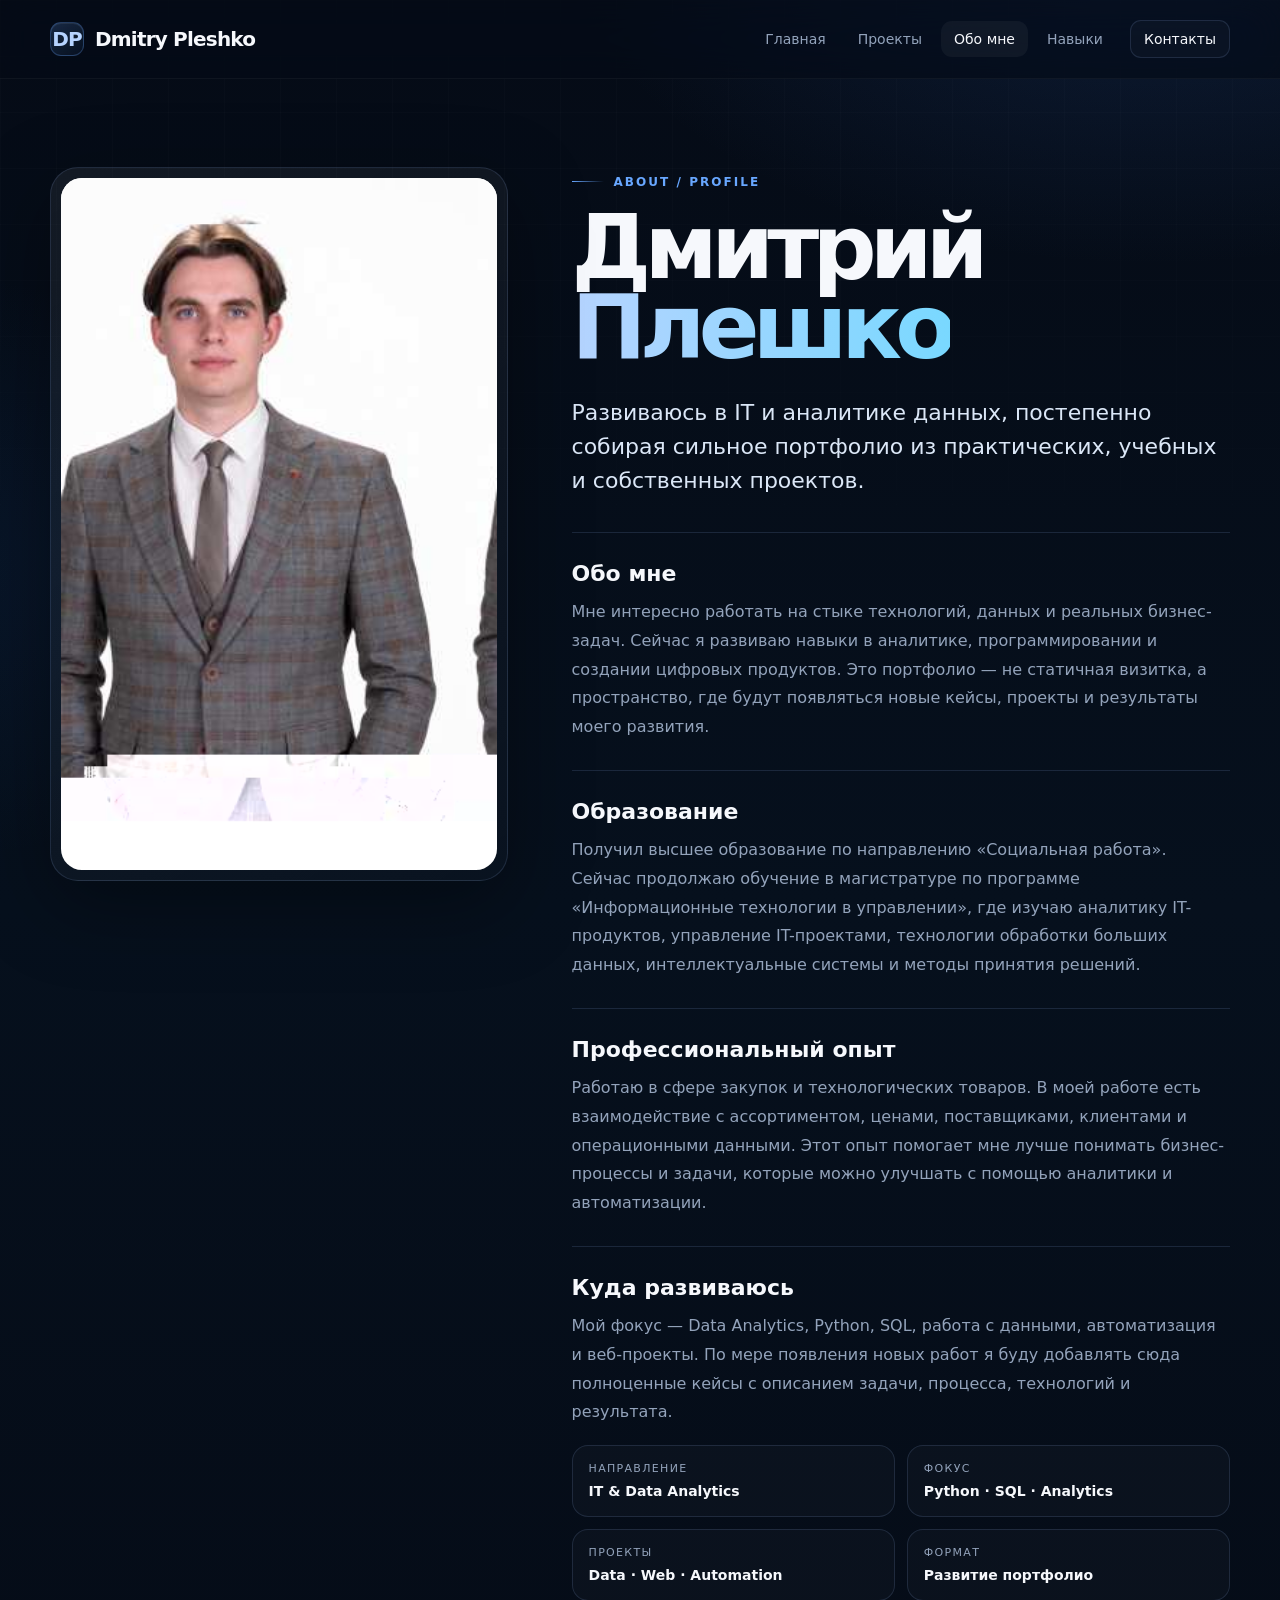
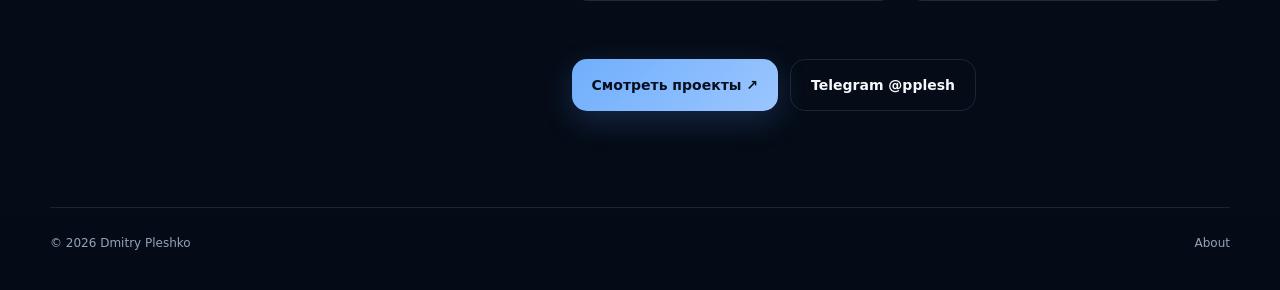
==== about.html @ 03a5cb28 "Add dedicated About page" ====
<!doctype html>
<html lang="ru">
<head>
<meta charset="utf-8">
<meta name="viewport" content="width=device-width,initial-scale=1">
<title>Обо мне — Dmitry Pleshko</title>
<meta name="description" content="О Дмитрии Плешко — образование, профессиональный опыт, направление развития и контакты.">
<link rel="stylesheet" href="assets/style.css">
<link rel="stylesheet" href="assets/overrides.css">
</head>
<body>
<header class="site-header"><nav class="nav container"><a class="brand" href="index.html"><span class="brand-mark"><span>DP</span></span><span>Dmitry Pleshko</span></a><div class="desktop-nav"><a href="index.html">Главная</a><a href="projects.html">Проекты</a><a class="active" href="about.html">Обо мне</a><a href="index.html#skills">Навыки</a><a class="nav-contact" href="index.html#contact">Контакты</a></div><button class="menu-btn" aria-label="Открыть меню" aria-expanded="false">☰</button></nav></header>
<div class="mobile-menu"><a href="index.html">Главная</a><a href="projects.html">Проекты</a><a href="about.html">Обо мне</a><a href="index.html#skills">Навыки</a><a href="index.html#contact">Контакты</a></div>
<main class="container about-page">
  <div class="about-page-grid">
    <aside class="about-portrait reveal visible">
      <img src="assets/dmitry.jpg" alt="Дмитрий Плешко">
    </aside>
    <section class="about-content reveal visible">
      <div class="kicker">About / Profile</div>
      <h1>Дмитрий <span class="accent">Плешко</span></h1>
      <p class="about-intro">Развиваюсь в IT и аналитике данных, постепенно собирая сильное портфолио из практических, учебных и собственных проектов.</p>

      <div class="about-section">
        <h3>Обо мне</h3>
        <p>Мне интересно работать на стыке технологий, данных и реальных бизнес-задач. Сейчас я развиваю навыки в аналитике, программировании и создании цифровых продуктов. Это портфолио — не статичная визитка, а пространство, где будут появляться новые кейсы, проекты и результаты моего развития.</p>
      </div>

      <div class="about-section">
        <h3>Образование</h3>
        <p>Получил высшее образование по направлению «Социальная работа». Сейчас продолжаю обучение в магистратуре по программе «Информационные технологии в управлении», где изучаю аналитику IT-продуктов, управление IT-проектами, технологии обработки больших данных, интеллектуальные системы и методы принятия решений.</p>
      </div>

      <div class="about-section">
        <h3>Профессиональный опыт</h3>
        <p>Работаю в сфере закупок и технологических товаров. В моей работе есть взаимодействие с ассортиментом, ценами, поставщиками, клиентами и операционными данными. Этот опыт помогает мне лучше понимать бизнес-процессы и задачи, которые можно улучшать с помощью аналитики и автоматизации.</p>
      </div>

      <div class="about-section">
        <h3>Куда развиваюсь</h3>
        <p>Мой фокус — Data Analytics, Python, SQL, работа с данными, автоматизация и веб-проекты. По мере появления новых работ я буду добавлять сюда полноценные кейсы с описанием задачи, процесса, технологий и результата.</p>
        <div class="about-facts">
          <div class="fact"><span>Направление</span><strong>IT & Data Analytics</strong></div>
          <div class="fact"><span>Фокус</span><strong>Python · SQL · Analytics</strong></div>
          <div class="fact"><span>Проекты</span><strong>Data · Web · Automation</strong></div>
          <div class="fact"><span>Формат</span><strong>Развитие портфолио</strong></div>
        </div>
      </div>

      <div class="about-actions">
        <a class="btn primary" href="projects.html">Смотреть проекты ↗</a>
        <a class="btn" href="https://t.me/pplesh" target="_blank" rel="noreferrer">Telegram @pplesh</a>
      </div>
    </section>
  </div>
</main>
<footer class="container"><span>© 2026 Dmitry Pleshko</span><span>About</span></footer>
<script src="assets/script.js"></script>
</body>
</html>
---- assets/style.css ----
:root{
  --bg:#050b16;--bg2:#071326;--surface:rgba(13,28,52,.72);--surface-2:rgba(17,36,65,.92);--line:rgba(158,191,255,.14);--line-strong:rgba(158,191,255,.28);--text:#f6f8fc;--muted:#93a3bb;--blue:#68a7ff;--blue2:#b6d4ff;--cyan:#79d8ff;--green:#77e5b3;--shadow:0 24px 80px rgba(0,0,0,.35)
}
*{box-sizing:border-box}html{scroll-behavior:smooth}body{margin:0;color:var(--text);font-family:Inter,ui-sans-serif,system-ui,-apple-system,BlinkMacSystemFont,"Segoe UI",sans-serif;background:radial-gradient(1000px 600px at 90% -5%,rgba(49,100,184,.22),transparent 60%),radial-gradient(800px 500px at -10% 30%,rgba(27,76,148,.14),transparent 60%),linear-gradient(180deg,#050b16 0%,#06101d 48%,#050b16 100%);min-height:100vh;overflow-x:hidden}body::before{content:"";position:fixed;inset:0;pointer-events:none;z-index:-1;background:linear-gradient(rgba(255,255,255,.018) 1px,transparent 1px),linear-gradient(90deg,rgba(255,255,255,.018) 1px,transparent 1px);background-size:56px 56px;mask-image:linear-gradient(to bottom,black 0%,transparent 78%)}a{color:inherit;text-decoration:none}img{display:block;max-width:100%}button{font:inherit}.container{width:min(1180px,calc(100% - 40px));margin:0 auto}.site-header{position:sticky;top:0;z-index:100;background:rgba(5,11,22,.66);backdrop-filter:blur(20px) saturate(130%);-webkit-backdrop-filter:blur(20px) saturate(130%);border-bottom:1px solid rgba(255,255,255,.045)}.nav{height:78px;display:flex;align-items:center;justify-content:space-between;gap:24px}.brand{display:inline-flex;align-items:center;gap:11px;font-weight:800;letter-spacing:-.04em;font-size:20px}.brand-mark{width:34px;height:34px;border-radius:11px;display:grid;place-items:center;background:linear-gradient(145deg,rgba(104,167,255,.2),rgba(104,167,255,.04));border:1px solid rgba(104,167,255,.26);box-shadow:inset 0 1px 0 rgba(255,255,255,.07)}.brand-mark span{color:var(--blue2)}.desktop-nav{display:flex;align-items:center;gap:6px}.desktop-nav a{color:var(--muted);font-size:14px;padding:10px 13px;border-radius:11px;transition:.2s ease}.desktop-nav a:hover,.desktop-nav a.active{color:var(--text);background:rgba(255,255,255,.045)}.desktop-nav .nav-contact{margin-left:8px;border:1px solid var(--line);color:var(--text);background:rgba(255,255,255,.025)}.menu-btn{display:none;width:42px;height:42px;border-radius:12px;border:1px solid var(--line);background:rgba(255,255,255,.025);color:var(--text);cursor:pointer}.mobile-menu{display:none;position:fixed;inset:78px 12px auto 12px;z-index:99;border:1px solid var(--line);border-radius:20px;background:rgba(8,18,34,.96);backdrop-filter:blur(22px);padding:10px;box-shadow:var(--shadow)}.mobile-menu.open{display:block;animation:menuIn .2s ease}.mobile-menu a{display:block;padding:14px 14px;border-radius:12px;color:var(--muted)}.mobile-menu a:hover{background:rgba(255,255,255,.045);color:var(--text)}@keyframes menuIn{from{opacity:0;transform:translateY(-8px)}to{opacity:1;transform:translateY(0)}}.hero{min-height:calc(100vh - 78px);display:grid;grid-template-columns:1.06fr .94fr;gap:72px;align-items:center;padding:72px 0 88px}.kicker{display:inline-flex;align-items:center;gap:10px;font-size:12px;letter-spacing:.17em;text-transform:uppercase;font-weight:800;color:var(--blue)}.kicker::before{content:"";width:32px;height:1px;background:linear-gradient(90deg,var(--blue),transparent)}h1{font-size:clamp(58px,8.2vw,112px);line-height:.9;letter-spacing:-.075em;margin:22px 0 30px;max-width:760px}h1 .accent{background:linear-gradient(90deg,var(--blue2),var(--cyan));-webkit-background-clip:text;background-clip:text;color:transparent}.hero-text{max-width:680px;font-size:18px;line-height:1.78;color:var(--muted)}.hero-actions{display:flex;flex-wrap:wrap;gap:12px;margin-top:34px}.btn{min-height:52px;padding:0 20px;border-radius:15px;display:inline-flex;align-items:center;justify-content:center;gap:9px;font-size:14px;font-weight:750;border:1px solid var(--line);transition:.24s ease}.btn:hover{transform:translateY(-2px);border-color:var(--line-strong)}.btn.primary{color:#06101f;border:none;background:linear-gradient(135deg,#70aefc,#9bc6ff);box-shadow:0 10px 30px rgba(79,143,232,.22)}.hero-meta{display:flex;flex-wrap:wrap;gap:22px;margin-top:36px;color:#a9b7cb;font-size:13px}.hero-meta span::before{content:"•";color:var(--blue);margin-right:8px}.visual-wrap{position:relative}.visual-glow{position:absolute;inset:8% 4% -8% 18%;background:rgba(55,118,210,.18);filter:blur(70px);border-radius:50%}.photo-shell{position:relative;z-index:1;padding:10px;border-radius:34px;border:1px solid rgba(151,190,255,.17);background:linear-gradient(145deg,rgba(255,255,255,.06),rgba(255,255,255,.015));box-shadow:var(--shadow)}.photo-card{position:relative;overflow:hidden;border-radius:27px;background:#e9edf3;min-height:600px}.photo-card img{width:100%;height:610px;object-fit:cover;object-position:center 21%}.photo-card::after{content:"";position:absolute;inset:0;background:linear-gradient(to top,rgba(4,12,24,.46) 0%,transparent 42%)}.photo-tag{position:absolute;z-index:2;left:22px;right:22px;bottom:20px;display:flex;align-items:center;justify-content:space-between;gap:16px;padding:15px 16px;border:1px solid rgba(255,255,255,.14);border-radius:16px;background:rgba(5,14,27,.7);backdrop-filter:blur(16px)}.photo-tag strong{display:block;font-size:14px}.photo-tag span{display:block;font-size:12px;color:#afbdd0;margin-top:3px}.status-dot{width:9px;height:9px;border-radius:50%;background:var(--green);box-shadow:0 0 20px rgba(119,229,179,.8)}.section{padding:96px 0}.section-head{display:flex;align-items:flex-end;justify-content:space-between;gap:30px;margin-bottom:40px}.section-title-wrap{display:flex;align-items:baseline;gap:16px}.index{font-size:11px;font-weight:800;letter-spacing:.16em;color:var(--blue)}h2{font-size:clamp(40px,5vw,68px);line-height:1;letter-spacing:-.055em;margin:0}.section-sub{max-width:500px;color:var(--muted);line-height:1.65;font-size:14px}.about-grid{display:grid;grid-template-columns:1.1fr .9fr;gap:60px}.about-lead{font-size:clamp(30px,4vw,48px);line-height:1.18;letter-spacing:-.045em;margin:0}.about-copy{color:var(--muted);line-height:1.85;font-size:16px}.about-copy p:first-child{margin-top:0}.cards{display:grid;grid-template-columns:repeat(3,1fr);gap:18px}.card{position:relative;overflow:hidden;border:1px solid var(--line);border-radius:24px;padding:26px;background:linear-gradient(180deg,rgba(17,36,66,.74),rgba(9,22,42,.72));min-height:320px;transition:.28s ease}.card::before{content:"";position:absolute;inset:-1px;opacity:0;transition:.28s;background:radial-gradient(420px circle at var(--mx,50%) var(--my,50%),rgba(110,172,255,.12),transparent 42%);pointer-events:none}.card:hover{transform:translateY(-7px);border-color:rgba(121,174,255,.28)}.card:hover::before{opacity:1}.card .mini{font-size:11px;letter-spacing:.14em;text-transform:uppercase;color:var(--blue);font-weight:800}.card h3{font-size:26px;letter-spacing:-.035em;margin:62px 0 14px}.card p{color:var(--muted);line-height:1.7;margin:0}.tags{display:flex;flex-wrap:wrap;gap:8px;margin-top:auto;padding-top:28px}.tags span{font-size:11px;color:#b8c5d8;border:1px solid var(--line);border-radius:999px;padding:7px 10px}.card.flex{display:flex;flex-direction:column}.card-arrow{margin-top:auto;padding-top:26px;color:var(--blue2);font-size:13px;font-weight:750}.skills{display:grid;grid-template-columns:repeat(3,1fr);gap:12px}.skill{min-height:66px;padding:0 18px;display:flex;align-items:center;justify-content:space-between;border:1px solid var(--line);border-radius:17px;background:rgba(255,255,255,.022);transition:.22s}.skill:hover{background:rgba(255,255,255,.04);border-color:var(--line-strong)}.skill span{color:var(--muted);font-size:12px}.panel{border:1px solid var(--line);border-radius:24px;padding:30px;background:rgba(13,28,52,.68);max-width:900px}.panel .label{color:var(--blue);font-size:11px;text-transform:uppercase;letter-spacing:.15em;font-weight:800}.panel h3{font-size:28px;letter-spacing:-.035em;margin:11px 0}.panel p{color:var(--muted);line-height:1.8;margin-bottom:0}.contact{padding:78px 26px;text-align:center;border:1px solid var(--line);border-radius:32px;background:radial-gradient(600px 220px at 50% 0%,rgba(65,128,221,.14),transparent 60%),rgba(10,24,46,.74)}.contact h2{margin-top:10px}.contact p{max-width:610px;margin:20px auto 28px;color:var(--muted);line-height:1.7}.contact-grid{display:grid;grid-template-columns:1fr 1fr;gap:12px;max-width:720px;margin:0 auto}.contact-card{text-align:left;padding:20px;border:1px solid var(--line);border-radius:17px;background:rgba(255,255,255,.022);transition:.22s}.contact-card:hover{transform:translateY(-3px);border-color:var(--line-strong)}.contact-card span{display:block;color:var(--muted);font-size:11px;text-transform:uppercase;letter-spacing:.13em;margin-bottom:7px}.page-hero{padding:96px 0 44px;max-width:900px}.page-hero h1{font-size:clamp(56px,7vw,92px);margin-bottom:24px}.page-hero p{color:var(--muted);font-size:18px;line-height:1.78}.filters{display:flex;flex-wrap:wrap;gap:9px;margin-top:28px}.filter{border:1px solid var(--line);border-radius:999px;padding:9px 12px;color:#b8c6da;font-size:12px;background:rgba(255,255,255,.02)}.project-grid{display:grid;grid-template-columns:repeat(2,1fr);gap:18px}.project-card{min-height:380px;border:1px solid var(--line);border-radius:25px;padding:28px;position:relative;overflow:hidden;background:linear-gradient(180deg,rgba(16,35,64,.8),rgba(9,22,42,.74));transition:.28s}.project-card:hover{transform:translateY(-6px);border-color:rgba(121,174,255,.28)}.project-card .state{position:absolute;right:20px;top:20px;padding:7px 9px;border-radius:999px;font-size:10px;text-transform:uppercase;letter-spacing:.12em;color:var(--green);border:1px solid rgba(119,229,179,.22)}.project-card h3{font-size:30px;letter-spacing:-.04em;margin:74px 0 14px}.project-card p{color:var(--muted);line-height:1.7}.project-card .bottom{position:absolute;left:28px;right:28px;bottom:26px;color:var(--blue2);font-size:13px;font-weight:750}.note{margin-top:22px;padding:18px 20px;border:1px solid var(--line);border-radius:16px;color:var(--muted);background:rgba(104,167,255,.04);line-height:1.7}footer{padding:28px 0 40px;border-top:1px solid var(--line);display:flex;justify-content:space-between;gap:20px;color:var(--muted);font-size:12px}.reveal{opacity:0;transform:translateY(24px);transition:opacity .7s ease,transform .7s cubic-bezier(.2,.7,.2,1)}.reveal.visible{opacity:1;transform:none}.delay-1{transition-delay:.08s}.delay-2{transition-delay:.16s}.delay-3{transition-delay:.24s}@media(max-width:980px){.desktop-nav{display:none}.menu-btn{display:grid;place-items:center}.hero{grid-template-columns:1fr;min-height:auto;gap:48px;padding-top:60px}.photo-card img{height:560px}.section-head{align-items:flex-start;flex-direction:column}.about-grid,.cards,.skills{grid-template-columns:1fr}.project-grid{grid-template-columns:1fr}}@media(max-width:600px){.container{width:min(100% - 24px,1180px)}.hero{padding:48px 0 62px}h1{font-size:58px}.hero-actions{flex-direction:column}.btn{width:100%}.photo-card{min-height:auto}.photo-card img{height:470px}.section{padding:72px 0}.section-title-wrap{flex-direction:column;gap:6px}.contact-grid{grid-template-columns:1fr}footer{flex-direction:column}}
---- assets/overrides.css ----
.photo-link{display:block;position:relative;cursor:pointer}.photo-card{min-height:0;aspect-ratio:994/1582;background:#fff}.photo-card img{width:100%;height:100%;object-fit:contain;object-position:center;image-rendering:auto;transform:none;filter:none}.photo-card::after{background:linear-gradient(to top,rgba(4,12,24,.38) 0%,rgba(4,12,24,0) 30%)}.photo-hover{position:absolute;z-index:3;top:18px;right:18px;display:flex;align-items:center;gap:10px;padding:10px 12px;border-radius:14px;border:1px solid rgba(255,255,255,.16);background:rgba(5,14,27,.72);backdrop-filter:blur(14px);color:#fff;font-size:12px;font-weight:700;opacity:0;transform:translateY(-6px);transition:.25s ease}.photo-link:hover .photo-hover{opacity:1;transform:none}.photo-link:hover img{transform:scale(1.01)}.photo-link img{transition:transform .35s ease}.text-inline-link{color:var(--blue2);font-weight:750}.about-page{padding:88px 0 96px}.about-page-grid{display:grid;grid-template-columns:.82fr 1.18fr;gap:64px;align-items:start}.about-portrait{position:sticky;top:108px;border:1px solid var(--line);border-radius:28px;padding:10px;background:linear-gradient(145deg,rgba(255,255,255,.06),rgba(255,255,255,.015));box-shadow:var(--shadow)}.about-portrait img{width:100%;border-radius:21px;background:#fff}.about-content .kicker{margin-bottom:18px}.about-content h1{font-size:clamp(54px,7vw,92px);margin:0 0 28px}.about-intro{font-size:22px;line-height:1.55;color:#dbe7f7;margin-bottom:34px}.about-section{padding:28px 0;border-top:1px solid var(--line)}.about-section h3{font-size:22px;margin:0 0 12px}.about-section p{color:var(--muted);line-height:1.8;margin:0}.about-facts{display:grid;grid-template-columns:repeat(2,1fr);gap:12px;margin-top:18px}.fact{padding:16px;border:1px solid var(--line);border-radius:16px;background:rgba(255,255,255,.022)}.fact span{display:block;color:var(--muted);font-size:11px;text-transform:uppercase;letter-spacing:.12em;margin-bottom:6px}.fact strong{font-size:14px}.about-actions{display:flex;gap:12px;flex-wrap:wrap;margin-top:30px}@media(max-width:980px){.about-page-grid{grid-template-columns:1fr}.about-portrait{position:relative;top:auto;max-width:620px}.photo-card{aspect-ratio:994/1582}}@media(max-width:600px){.about-page{padding:52px 0 72px}.about-facts{grid-template-columns:1fr}.photo-hover{opacity:1;top:12px;right:12px}.photo-card{aspect-ratio:994/1582}}
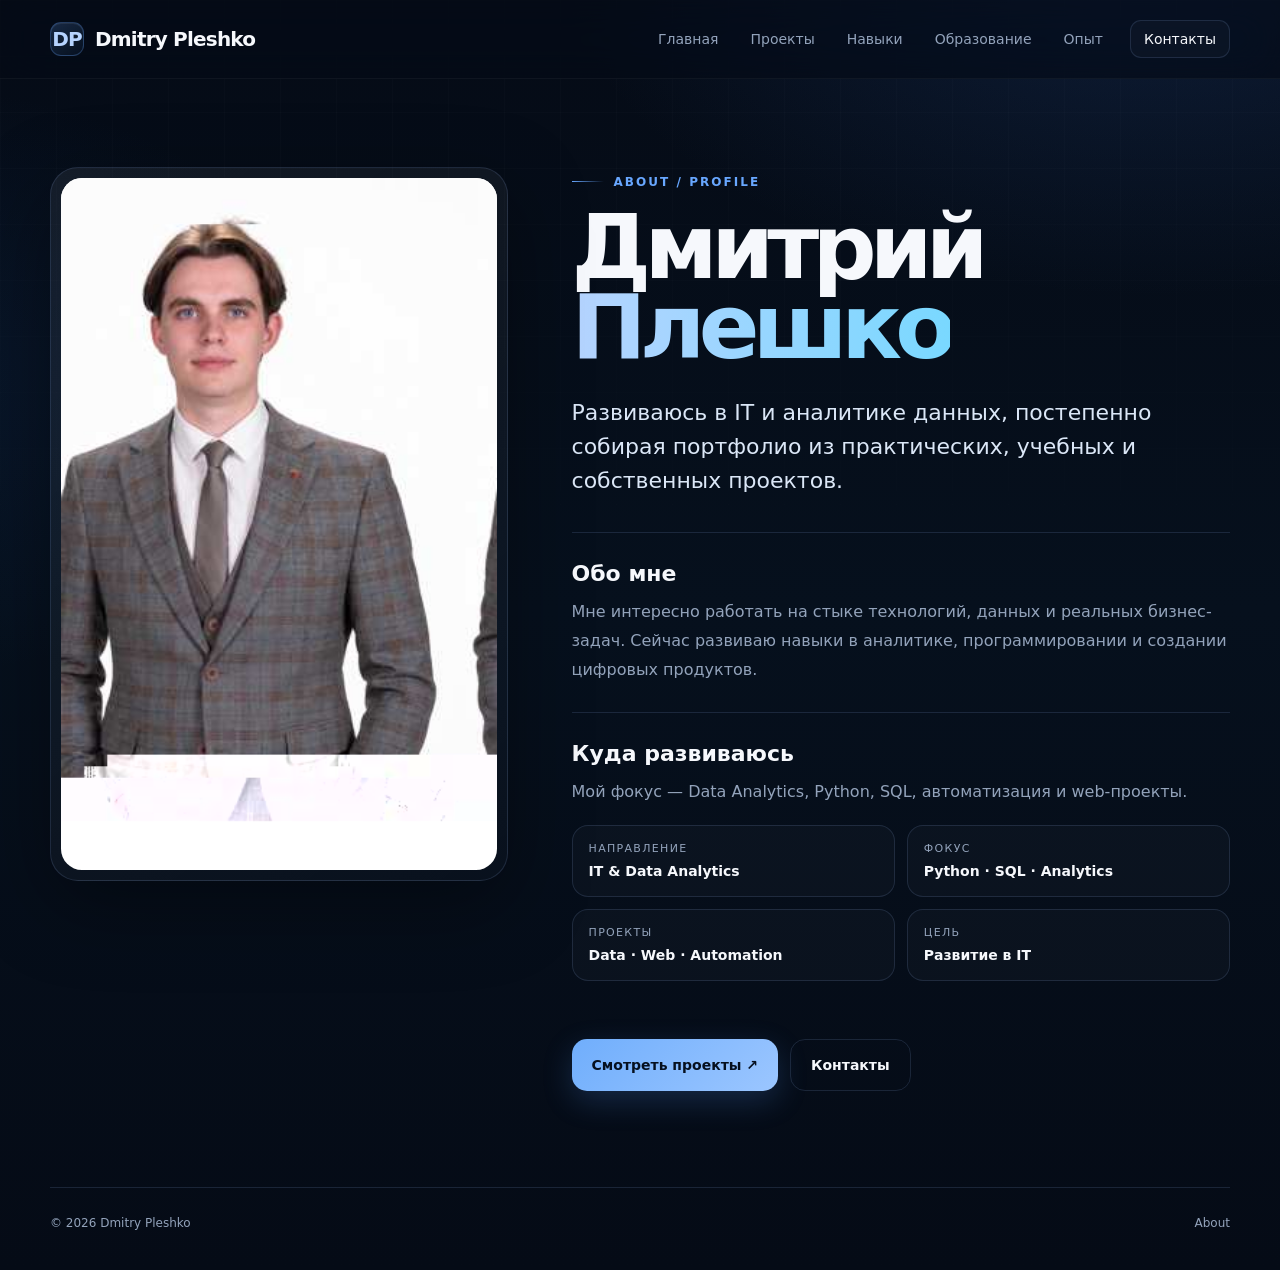
==== commit 39c12fc6: "Update about page navigation" ====
--- a/about.html
+++ b/about.html
@@ -1,60 +1 @@
-<!doctype html>
-<html lang="ru">
-<head>
-<meta charset="utf-8">
-<meta name="viewport" content="width=device-width,initial-scale=1">
-<title>Обо мне — Dmitry Pleshko</title>
-<meta name="description" content="О Дмитрии Плешко — образование, профессиональный опыт, направление развития и контакты.">
-<link rel="stylesheet" href="assets/style.css">
-<link rel="stylesheet" href="assets/overrides.css">
-</head>
-<body>
-<header class="site-header"><nav class="nav container"><a class="brand" href="index.html"><span class="brand-mark"><span>DP</span></span><span>Dmitry Pleshko</span></a><div class="desktop-nav"><a href="index.html">Главная</a><a href="projects.html">Проекты</a><a class="active" href="about.html">Обо мне</a><a href="index.html#skills">Навыки</a><a class="nav-contact" href="index.html#contact">Контакты</a></div><button class="menu-btn" aria-label="Открыть меню" aria-expanded="false">☰</button></nav></header>
-<div class="mobile-menu"><a href="index.html">Главная</a><a href="projects.html">Проекты</a><a href="about.html">Обо мне</a><a href="index.html#skills">Навыки</a><a href="index.html#contact">Контакты</a></div>
-<main class="container about-page">
-  <div class="about-page-grid">
-    <aside class="about-portrait reveal visible">
-      <img src="assets/dmitry.jpg" alt="Дмитрий Плешко">
-    </aside>
-    <section class="about-content reveal visible">
-      <div class="kicker">About / Profile</div>
-      <h1>Дмитрий <span class="accent">Плешко</span></h1>
-      <p class="about-intro">Развиваюсь в IT и аналитике данных, постепенно собирая сильное портфолио из практических, учебных и собственных проектов.</p>
-
-      <div class="about-section">
-        <h3>Обо мне</h3>
-        <p>Мне интересно работать на стыке технологий, данных и реальных бизнес-задач. Сейчас я развиваю навыки в аналитике, программировании и создании цифровых продуктов. Это портфолио — не статичная визитка, а пространство, где будут появляться новые кейсы, проекты и результаты моего развития.</p>
-      </div>
-
-      <div class="about-section">
-        <h3>Образование</h3>
-        <p>Получил высшее образование по направлению «Социальная работа». Сейчас продолжаю обучение в магистратуре по программе «Информационные технологии в управлении», где изучаю аналитику IT-продуктов, управление IT-проектами, технологии обработки больших данных, интеллектуальные системы и методы принятия решений.</p>
-      </div>
-
-      <div class="about-section">
-        <h3>Профессиональный опыт</h3>
-        <p>Работаю в сфере закупок и технологических товаров. В моей работе есть взаимодействие с ассортиментом, ценами, поставщиками, клиентами и операционными данными. Этот опыт помогает мне лучше понимать бизнес-процессы и задачи, которые можно улучшать с помощью аналитики и автоматизации.</p>
-      </div>
-
-      <div class="about-section">
-        <h3>Куда развиваюсь</h3>
-        <p>Мой фокус — Data Analytics, Python, SQL, работа с данными, автоматизация и веб-проекты. По мере появления новых работ я буду добавлять сюда полноценные кейсы с описанием задачи, процесса, технологий и результата.</p>
-        <div class="about-facts">
-          <div class="fact"><span>Направление</span><strong>IT & Data Analytics</strong></div>
-          <div class="fact"><span>Фокус</span><strong>Python · SQL · Analytics</strong></div>
-          <div class="fact"><span>Проекты</span><strong>Data · Web · Automation</strong></div>
-          <div class="fact"><span>Формат</span><strong>Развитие портфолио</strong></div>
-        </div>
-      </div>
-
-      <div class="about-actions">
-        <a class="btn primary" href="projects.html">Смотреть проекты ↗</a>
-        <a class="btn" href="https://t.me/pplesh" target="_blank" rel="noreferrer">Telegram @pplesh</a>
-      </div>
-    </section>
-  </div>
-</main>
-<footer class="container"><span>© 2026 Dmitry Pleshko</span><span>About</span></footer>
-<script src="assets/script.js"></script>
-</body>
-</html>
+<!doctype html><html lang="ru"><head><meta charset="utf-8"><meta name="viewport" content="width=device-width,initial-scale=1"><title>Обо мне — Dmitry Pleshko</title><link rel="stylesheet" href="assets/style.css"><link rel="stylesheet" href="assets/overrides.css"></head><body><header class="site-header"><nav class="nav container"><a class="brand" href="index.html"><span class="brand-mark"><span>DP</span></span><span>Dmitry Pleshko</span></a><div class="desktop-nav"><a href="index.html">Главная</a><a href="projects.html">Проекты</a><a href="skills.html">Навыки</a><a href="education.html">Образование</a><a href="experience.html">Опыт</a><a class="nav-contact" href="contact.html">Контакты</a></div><button class="menu-btn" aria-label="Открыть меню" aria-expanded="false">☰</button></nav></header><div class="mobile-menu"><a href="index.html">Главная</a><a href="projects.html">Проекты</a><a href="skills.html">Навыки</a><a href="education.html">Образование</a><a href="experience.html">Опыт</a><a href="contact.html">Контакты</a></div><main class="container about-page"><div class="about-page-grid"><aside class="about-portrait reveal visible"><img src="assets/dmitry.jpg" alt="Дмитрий Плешко"></aside><section class="about-content reveal visible"><div class="kicker">About / Profile</div><h1>Дмитрий <span class="accent">Плешко</span></h1><p class="about-intro">Развиваюсь в IT и аналитике данных, постепенно собирая портфолио из практических, учебных и собственных проектов.</p><div class="about-section"><h3>Обо мне</h3><p>Мне интересно работать на стыке технологий, данных и реальных бизнес-задач. Сейчас развиваю навыки в аналитике, программировании и создании цифровых продуктов.</p></div><div class="about-section"><h3>Куда развиваюсь</h3><p>Мой фокус — Data Analytics, Python, SQL, автоматизация и web-проекты.</p><div class="about-facts"><div class="fact"><span>Направление</span><strong>IT & Data Analytics</strong></div><div class="fact"><span>Фокус</span><strong>Python · SQL · Analytics</strong></div><div class="fact"><span>Проекты</span><strong>Data · Web · Automation</strong></div><div class="fact"><span>Цель</span><strong>Развитие в IT</strong></div></div></div><div class="about-actions"><a class="btn primary" href="projects.html">Смотреть проекты ↗</a><a class="btn" href="contact.html">Контакты</a></div></section></div></main><footer class="container"><span>© 2026 Dmitry Pleshko</span><span>About</span></footer><script src="assets/script.js"></script></body></html>
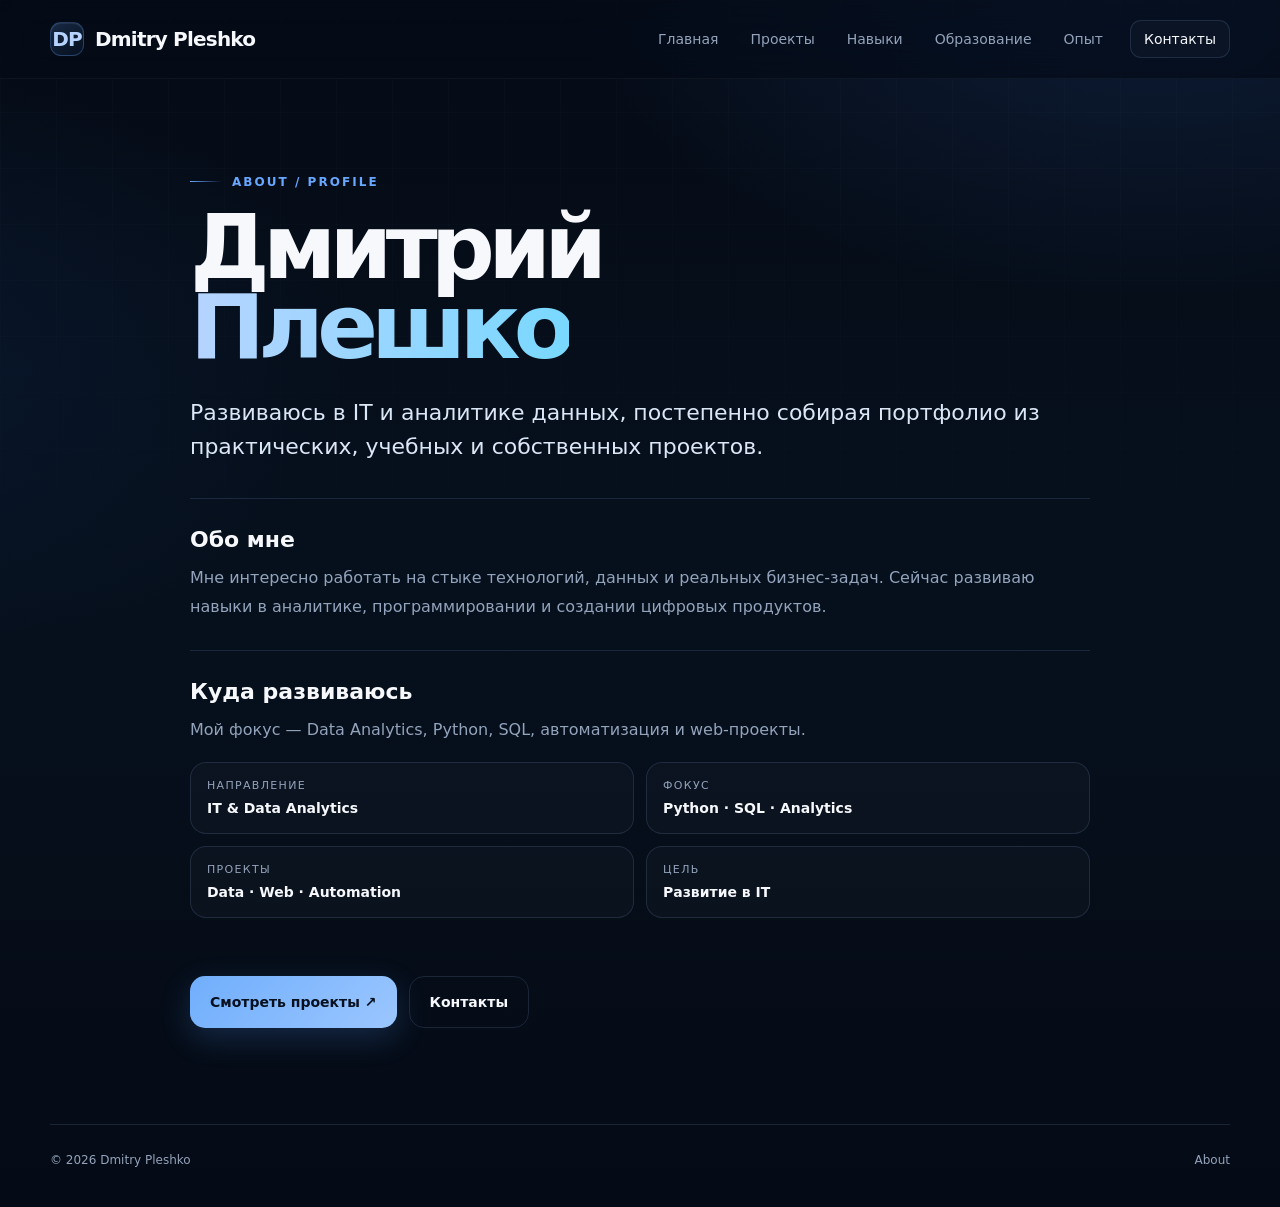
==== commit 8fe90aad: "Remove photos and reinforce multipage navigation" ====
--- a/about.html
+++ b/about.html
@@ -1 +1,5 @@
-<!doctype html><html lang="ru"><head><meta charset="utf-8"><meta name="viewport" content="width=device-width,initial-scale=1"><title>Обо мне — Dmitry Pleshko</title><link rel="stylesheet" href="assets/style.css"><link rel="stylesheet" href="assets/overrides.css"></head><body><header class="site-header"><nav class="nav container"><a class="brand" href="index.html"><span class="brand-mark"><span>DP</span></span><span>Dmitry Pleshko</span></a><div class="desktop-nav"><a href="index.html">Главная</a><a href="projects.html">Проекты</a><a href="skills.html">Навыки</a><a href="education.html">Образование</a><a href="experience.html">Опыт</a><a class="nav-contact" href="contact.html">Контакты</a></div><button class="menu-btn" aria-label="Открыть меню" aria-expanded="false">☰</button></nav></header><div class="mobile-menu"><a href="index.html">Главная</a><a href="projects.html">Проекты</a><a href="skills.html">Навыки</a><a href="education.html">Образование</a><a href="experience.html">Опыт</a><a href="contact.html">Контакты</a></div><main class="container about-page"><div class="about-page-grid"><aside class="about-portrait reveal visible"><img src="assets/dmitry.jpg" alt="Дмитрий Плешко"></aside><section class="about-content reveal visible"><div class="kicker">About / Profile</div><h1>Дмитрий <span class="accent">Плешко</span></h1><p class="about-intro">Развиваюсь в IT и аналитике данных, постепенно собирая портфолио из практических, учебных и собственных проектов.</p><div class="about-section"><h3>Обо мне</h3><p>Мне интересно работать на стыке технологий, данных и реальных бизнес-задач. Сейчас развиваю навыки в аналитике, программировании и создании цифровых продуктов.</p></div><div class="about-section"><h3>Куда развиваюсь</h3><p>Мой фокус — Data Analytics, Python, SQL, автоматизация и web-проекты.</p><div class="about-facts"><div class="fact"><span>Направление</span><strong>IT & Data Analytics</strong></div><div class="fact"><span>Фокус</span><strong>Python · SQL · Analytics</strong></div><div class="fact"><span>Проекты</span><strong>Data · Web · Automation</strong></div><div class="fact"><span>Цель</span><strong>Развитие в IT</strong></div></div></div><div class="about-actions"><a class="btn primary" href="projects.html">Смотреть проекты ↗</a><a class="btn" href="contact.html">Контакты</a></div></section></div></main><footer class="container"><span>© 2026 Dmitry Pleshko</span><span>About</span></footer><script src="assets/script.js"></script></body></html>+<!doctype html><html lang="ru"><head><meta charset="utf-8"><meta name="viewport" content="width=device-width,initial-scale=1"><title>Обо мне — Dmitry Pleshko</title><link rel="stylesheet" href="assets/style.css"><link rel="stylesheet" href="assets/overrides.css"></head><body>
+<header class="site-header"><nav class="nav container"><a class="brand" href="index.html"><span class="brand-mark"><span>DP</span></span><span>Dmitry Pleshko</span></a><div class="desktop-nav"><a href="index.html">Главная</a><a href="projects.html">Проекты</a><a href="skills.html">Навыки</a><a href="education.html">Образование</a><a href="experience.html">Опыт</a><a class="nav-contact" href="contact.html">Контакты</a></div><button class="menu-btn" aria-label="Открыть меню" aria-expanded="false">☰</button></nav></header>
+<div class="mobile-menu"><a href="index.html">Главная</a><a href="projects.html">Проекты</a><a href="skills.html">Навыки</a><a href="education.html">Образование</a><a href="experience.html">Опыт</a><a href="contact.html">Контакты</a></div>
+<main class="container about-page about-page-no-photo"><section class="about-content reveal visible"><div class="kicker">About / Profile</div><h1>Дмитрий <span class="accent">Плешко</span></h1><p class="about-intro">Развиваюсь в IT и аналитике данных, постепенно собирая портфолио из практических, учебных и собственных проектов.</p><div class="about-section"><h3>Обо мне</h3><p>Мне интересно работать на стыке технологий, данных и реальных бизнес-задач. Сейчас развиваю навыки в аналитике, программировании и создании цифровых продуктов.</p></div><div class="about-section"><h3>Куда развиваюсь</h3><p>Мой фокус — Data Analytics, Python, SQL, автоматизация и web-проекты.</p><div class="about-facts"><div class="fact"><span>Направление</span><strong>IT & Data Analytics</strong></div><div class="fact"><span>Фокус</span><strong>Python · SQL · Analytics</strong></div><div class="fact"><span>Проекты</span><strong>Data · Web · Automation</strong></div><div class="fact"><span>Цель</span><strong>Развитие в IT</strong></div></div></div><div class="about-actions"><a class="btn primary" href="projects.html">Смотреть проекты ↗</a><a class="btn" href="contact.html">Контакты</a></div></section></main>
+<footer class="container"><span>© 2026 Dmitry Pleshko</span><span>About</span></footer><script src="assets/script.js"></script></body></html>
--- a/assets/overrides.css
+++ b/assets/overrides.css
@@ -1 +1 @@
-.photo-link{display:block;position:relative;cursor:pointer}.photo-card{min-height:0;aspect-ratio:994/1582;background:#fff}.photo-card img{width:100%;height:100%;object-fit:contain;object-position:center;image-rendering:auto;transform:none;filter:none}.photo-card::after{background:linear-gradient(to top,rgba(4,12,24,.38) 0%,rgba(4,12,24,0) 30%)}.photo-hover{position:absolute;z-index:3;top:18px;right:18px;display:flex;align-items:center;gap:10px;padding:10px 12px;border-radius:14px;border:1px solid rgba(255,255,255,.16);background:rgba(5,14,27,.72);backdrop-filter:blur(14px);color:#fff;font-size:12px;font-weight:700;opacity:0;transform:translateY(-6px);transition:.25s ease}.photo-link:hover .photo-hover{opacity:1;transform:none}.photo-link:hover img{transform:scale(1.01)}.photo-link img{transition:transform .35s ease}.text-inline-link{color:var(--blue2);font-weight:750}.about-page{padding:88px 0 96px}.about-page-grid{display:grid;grid-template-columns:.82fr 1.18fr;gap:64px;align-items:start}.about-portrait{position:sticky;top:108px;border:1px solid var(--line);border-radius:28px;padding:10px;background:linear-gradient(145deg,rgba(255,255,255,.06),rgba(255,255,255,.015));box-shadow:var(--shadow)}.about-portrait img{width:100%;border-radius:21px;background:#fff}.about-content .kicker{margin-bottom:18px}.about-content h1{font-size:clamp(54px,7vw,92px);margin:0 0 28px}.about-intro{font-size:22px;line-height:1.55;color:#dbe7f7;margin-bottom:34px}.about-section{padding:28px 0;border-top:1px solid var(--line)}.about-section h3{font-size:22px;margin:0 0 12px}.about-section p{color:var(--muted);line-height:1.8;margin:0}.about-facts{display:grid;grid-template-columns:repeat(2,1fr);gap:12px;margin-top:18px}.fact{padding:16px;border:1px solid var(--line);border-radius:16px;background:rgba(255,255,255,.022)}.fact span{display:block;color:var(--muted);font-size:11px;text-transform:uppercase;letter-spacing:.12em;margin-bottom:6px}.fact strong{font-size:14px}.about-actions{display:flex;gap:12px;flex-wrap:wrap;margin-top:30px}@media(max-width:980px){.about-page-grid{grid-template-columns:1fr}.about-portrait{position:relative;top:auto;max-width:620px}.photo-card{aspect-ratio:994/1582}}@media(max-width:600px){.about-page{padding:52px 0 72px}.about-facts{grid-template-columns:1fr}.photo-hover{opacity:1;top:12px;right:12px}.photo-card{aspect-ratio:994/1582}}+.hero-no-photo{grid-template-columns:1.15fr .85fr;align-items:center}.profile-gateway{display:flex;flex-direction:column;min-height:360px;padding:30px;border:1px solid var(--line);border-radius:28px;background:linear-gradient(180deg,rgba(17,36,66,.78),rgba(9,22,42,.72));box-shadow:var(--shadow);transition:.28s ease}.profile-gateway:hover{transform:translateY(-6px);border-color:var(--line-strong)}.profile-gateway-top{display:flex;align-items:center;justify-content:space-between}.profile-gateway .mini{font-size:11px;letter-spacing:.14em;text-transform:uppercase;color:var(--blue);font-weight:800}.gateway-arrow{font-size:22px;color:var(--blue2)}.profile-gateway h3{font-size:42px;letter-spacing:-.05em;margin:80px 0 14px}.profile-gateway p{color:var(--muted);line-height:1.7;max-width:420px}.gateway-tags{display:flex;gap:8px;flex-wrap:wrap;margin-top:auto}.gateway-tags span{font-size:11px;color:#b8c5d8;border:1px solid var(--line);border-radius:999px;padding:7px 10px}.about-page{padding:88px 0 96px}.about-page-no-photo{max-width:900px}.about-content .kicker{margin-bottom:18px}.about-content h1{font-size:clamp(54px,7vw,92px);margin:0 0 28px}.about-intro{font-size:22px;line-height:1.55;color:#dbe7f7;margin-bottom:34px}.about-section{padding:28px 0;border-top:1px solid var(--line)}.about-section h3{font-size:22px;margin:0 0 12px}.about-section p{color:var(--muted);line-height:1.8;margin:0}.about-facts{display:grid;grid-template-columns:repeat(2,1fr);gap:12px;margin-top:18px}.fact{padding:16px;border:1px solid var(--line);border-radius:16px;background:rgba(255,255,255,.022)}.fact span{display:block;color:var(--muted);font-size:11px;text-transform:uppercase;letter-spacing:.12em;margin-bottom:6px}.fact strong{font-size:14px}.about-actions{display:flex;gap:12px;flex-wrap:wrap;margin-top:30px}.inner-page{padding-top:30px}.skills-page-grid{display:grid;grid-template-columns:repeat(2,1fr);gap:16px}.detail-card{border:1px solid var(--line);border-radius:22px;padding:28px;background:linear-gradient(180deg,rgba(17,36,66,.72),rgba(9,22,42,.68))}.detail-card>span{color:var(--blue);font-size:11px;font-weight:800;letter-spacing:.14em}.detail-card h3{font-size:28px;margin:42px 0 12px}.detail-card p{color:var(--muted);line-height:1.75;margin:0}.timeline-large{display:grid;grid-template-columns:140px 1fr;gap:28px;padding:30px 0;border-top:1px solid var(--line);max-width:900px}.timeline-year{font-size:13px;color:var(--blue2);font-weight:800}.timeline-large h3{font-size:28px;margin:8px 0 10px}.timeline-large p{color:var(--muted);line-height:1.75;margin:0}.contact-page-card{display:flex;align-items:center;justify-content:space-between;gap:28px;border:1px solid var(--line);border-radius:22px;padding:28px;margin-bottom:16px;background:rgba(13,28,52,.68)}.contact-page-card h3{font-size:28px;margin:8px 0}.contact-page-card p{color:var(--muted);margin:0}@media(max-width:980px){.hero-no-photo{grid-template-columns:1fr}.profile-gateway{min-height:300px}.about-page-no-photo{max-width:none}}@media(max-width:760px){.skills-page-grid{grid-template-columns:1fr}.timeline-large{grid-template-columns:1fr;gap:10px}.contact-page-card{align-items:flex-start;flex-direction:column}}@media(max-width:600px){.about-page{padding:52px 0 72px}.about-facts{grid-template-columns:1fr}.profile-gateway h3{font-size:34px;margin-top:54px}}
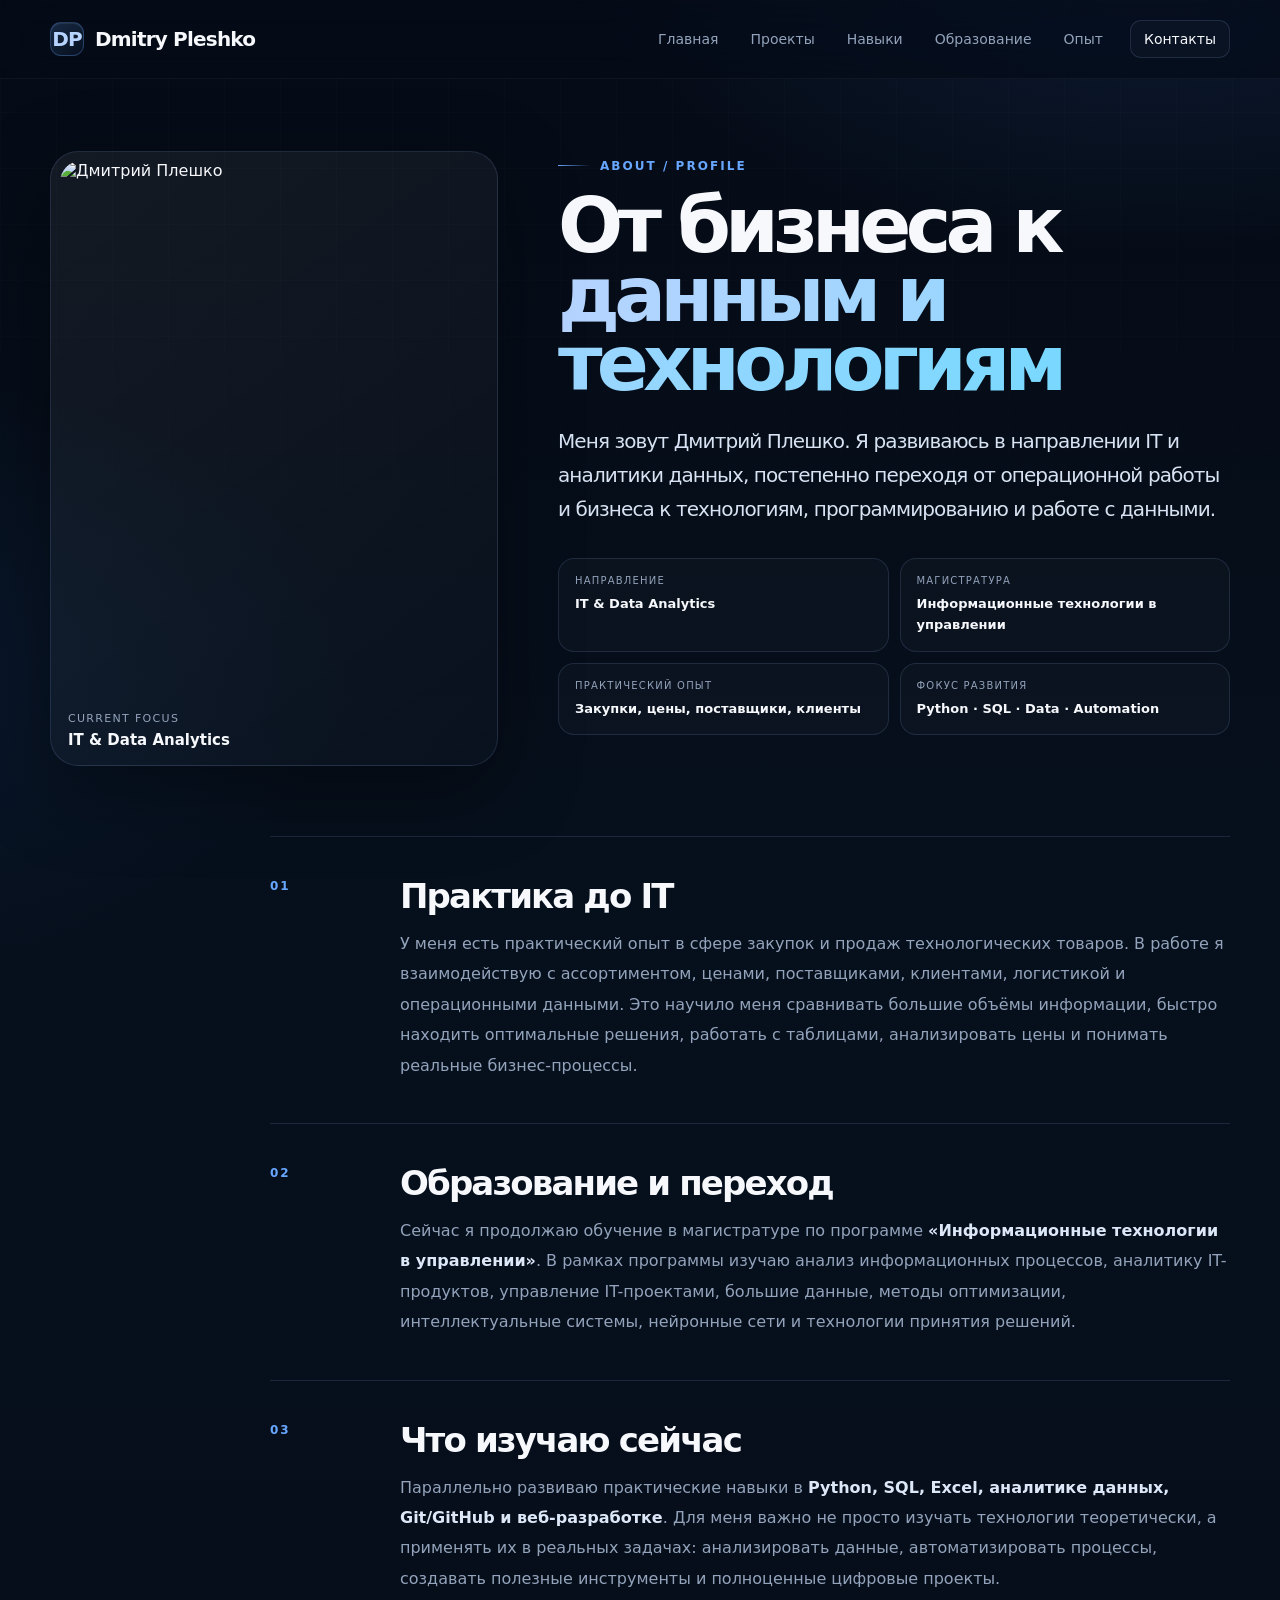
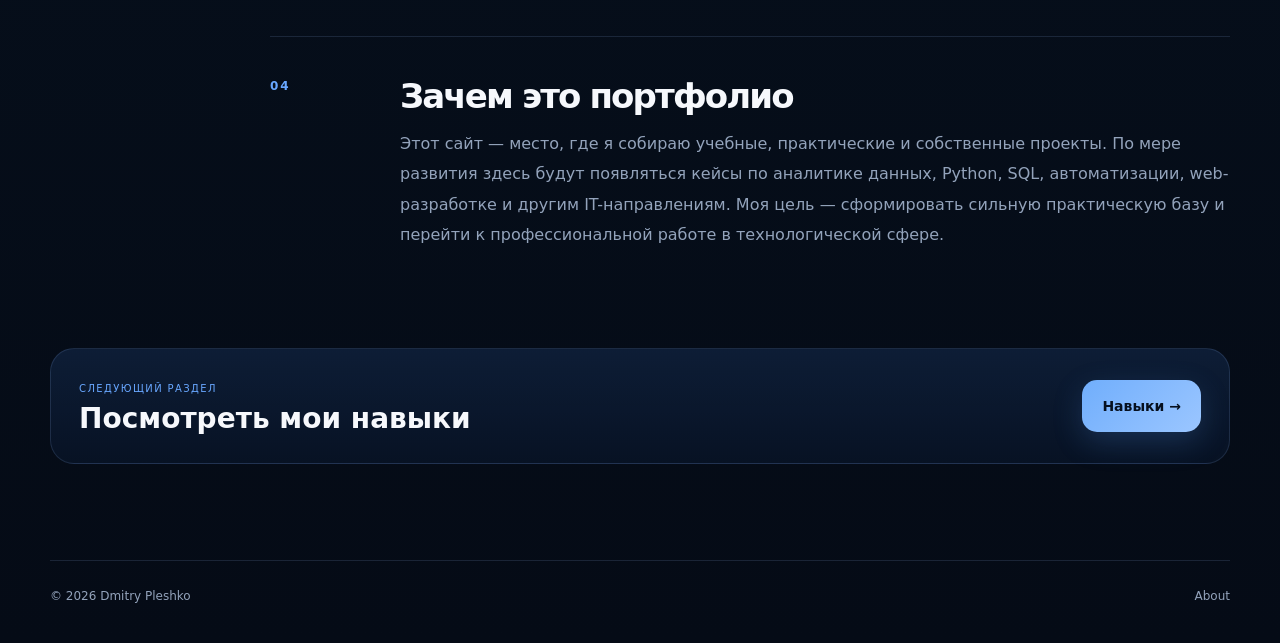
==== commit 505c8e95: "Add premium profile, skills and new portrait" ====
--- a/about.html
+++ b/about.html
@@ -1,5 +1 @@
-<!doctype html><html lang="ru"><head><meta charset="utf-8"><meta name="viewport" content="width=device-width,initial-scale=1"><title>Обо мне — Dmitry Pleshko</title><link rel="stylesheet" href="assets/style.css"><link rel="stylesheet" href="assets/overrides.css"></head><body>
-<header class="site-header"><nav class="nav container"><a class="brand" href="index.html"><span class="brand-mark"><span>DP</span></span><span>Dmitry Pleshko</span></a><div class="desktop-nav"><a href="index.html">Главная</a><a href="projects.html">Проекты</a><a href="skills.html">Навыки</a><a href="education.html">Образование</a><a href="experience.html">Опыт</a><a class="nav-contact" href="contact.html">Контакты</a></div><button class="menu-btn" aria-label="Открыть меню" aria-expanded="false">☰</button></nav></header>
-<div class="mobile-menu"><a href="index.html">Главная</a><a href="projects.html">Проекты</a><a href="skills.html">Навыки</a><a href="education.html">Образование</a><a href="experience.html">Опыт</a><a href="contact.html">Контакты</a></div>
-<main class="container about-page about-page-no-photo"><section class="about-content reveal visible"><div class="kicker">About / Profile</div><h1>Дмитрий <span class="accent">Плешко</span></h1><p class="about-intro">Развиваюсь в IT и аналитике данных, постепенно собирая портфолио из практических, учебных и собственных проектов.</p><div class="about-section"><h3>Обо мне</h3><p>Мне интересно работать на стыке технологий, данных и реальных бизнес-задач. Сейчас развиваю навыки в аналитике, программировании и создании цифровых продуктов.</p></div><div class="about-section"><h3>Куда развиваюсь</h3><p>Мой фокус — Data Analytics, Python, SQL, автоматизация и web-проекты.</p><div class="about-facts"><div class="fact"><span>Направление</span><strong>IT & Data Analytics</strong></div><div class="fact"><span>Фокус</span><strong>Python · SQL · Analytics</strong></div><div class="fact"><span>Проекты</span><strong>Data · Web · Automation</strong></div><div class="fact"><span>Цель</span><strong>Развитие в IT</strong></div></div></div><div class="about-actions"><a class="btn primary" href="projects.html">Смотреть проекты ↗</a><a class="btn" href="contact.html">Контакты</a></div></section></main>
-<footer class="container"><span>© 2026 Dmitry Pleshko</span><span>About</span></footer><script src="assets/script.js"></script></body></html>+<!doctype html><html lang="ru"><head><meta charset="utf-8"><meta name="viewport" content="width=device-width,initial-scale=1"><title>Обо мне — Dmitry Pleshko</title><meta name="description" content="О Дмитрии Плешко: путь в IT, опыт, образование, направление развития и цели."><link rel="stylesheet" href="assets/style.css"><link rel="stylesheet" href="assets/overrides.css"></head><body><header class="site-header"><nav class="nav container"><a class="brand" href="index.html"><span class="brand-mark"><span>DP</span></span><span>Dmitry Pleshko</span></a><div class="desktop-nav"><a href="index.html">Главная</a><a href="projects.html">Проекты</a><a href="skills.html">Навыки</a><a href="education.html">Образование</a><a href="experience.html">Опыт</a><a class="nav-contact" href="contact.html">Контакты</a></div><button class="menu-btn" aria-label="Открыть меню" aria-expanded="false">☰</button></nav></header><div class="mobile-menu"><a href="index.html">Главная</a><a href="projects.html">Проекты</a><a href="skills.html">Навыки</a><a href="education.html">Образование</a><a href="experience.html">Опыт</a><a href="contact.html">Контакты</a></div><main class="container about-page"><section class="about-hero-grid"><aside class="about-photo reveal visible"><img src="assets/dmitry-portrait.jpg" alt="Дмитрий Плешко"><div class="about-photo-badge"><span>Current focus</span><strong>IT & Data Analytics</strong></div></aside><div class="about-hero-copy reveal visible"><div class="kicker">About / Profile</div><h1>От бизнеса к <span class="accent">данным и технологиям</span></h1><p class="about-lead">Меня зовут Дмитрий Плешко. Я развиваюсь в направлении IT и аналитики данных, постепенно переходя от операционной работы и бизнеса к технологиям, программированию и работе с данными.</p><div class="about-quick-facts"><div><span>Направление</span><strong>IT & Data Analytics</strong></div><div><span>Магистратура</span><strong>Информационные технологии в управлении</strong></div><div><span>Практический опыт</span><strong>Закупки, цены, поставщики, клиенты</strong></div><div><span>Фокус развития</span><strong>Python · SQL · Data · Automation</strong></div></div></div></section><section class="about-story reveal"><div class="story-index">01</div><div><h2>Практика до IT</h2><p>У меня есть практический опыт в сфере закупок и продаж технологических товаров. В работе я взаимодействую с ассортиментом, ценами, поставщиками, клиентами, логистикой и операционными данными. Это научило меня сравнивать большие объёмы информации, быстро находить оптимальные решения, работать с таблицами, анализировать цены и понимать реальные бизнес-процессы.</p></div></section><section class="about-story reveal"><div class="story-index">02</div><div><h2>Образование и переход</h2><p>Сейчас я продолжаю обучение в магистратуре по программе <strong>«Информационные технологии в управлении»</strong>. В рамках программы изучаю анализ информационных процессов, аналитику IT-продуктов, управление IT-проектами, большие данные, методы оптимизации, интеллектуальные системы, нейронные сети и технологии принятия решений.</p></div></section><section class="about-story reveal"><div class="story-index">03</div><div><h2>Что изучаю сейчас</h2><p>Параллельно развиваю практические навыки в <strong>Python, SQL, Excel, аналитике данных, Git/GitHub и веб-разработке</strong>. Для меня важно не просто изучать технологии теоретически, а применять их в реальных задачах: анализировать данные, автоматизировать процессы, создавать полезные инструменты и полноценные цифровые проекты.</p></div></section><section class="about-story reveal"><div class="story-index">04</div><div><h2>Зачем это портфолио</h2><p>Этот сайт — место, где я собираю учебные, практические и собственные проекты. По мере развития здесь будут появляться кейсы по аналитике данных, Python, SQL, автоматизации, web-разработке и другим IT-направлениям. Моя цель — сформировать сильную практическую базу и перейти к профессиональной работе в технологической сфере.</p></div></section><section class="about-cta reveal"><div><span>Следующий раздел</span><h3>Посмотреть мои навыки</h3></div><a class="btn primary" href="skills.html">Навыки →</a></section></main><footer class="container"><span>© 2026 Dmitry Pleshko</span><span>About</span></footer><script src="assets/script.js"></script></body></html>
--- a/assets/overrides.css
+++ b/assets/overrides.css
@@ -1 +1,21 @@
-.hero-no-photo{grid-template-columns:1.15fr .85fr;align-items:center}.profile-gateway{display:flex;flex-direction:column;min-height:360px;padding:30px;border:1px solid var(--line);border-radius:28px;background:linear-gradient(180deg,rgba(17,36,66,.78),rgba(9,22,42,.72));box-shadow:var(--shadow);transition:.28s ease}.profile-gateway:hover{transform:translateY(-6px);border-color:var(--line-strong)}.profile-gateway-top{display:flex;align-items:center;justify-content:space-between}.profile-gateway .mini{font-size:11px;letter-spacing:.14em;text-transform:uppercase;color:var(--blue);font-weight:800}.gateway-arrow{font-size:22px;color:var(--blue2)}.profile-gateway h3{font-size:42px;letter-spacing:-.05em;margin:80px 0 14px}.profile-gateway p{color:var(--muted);line-height:1.7;max-width:420px}.gateway-tags{display:flex;gap:8px;flex-wrap:wrap;margin-top:auto}.gateway-tags span{font-size:11px;color:#b8c5d8;border:1px solid var(--line);border-radius:999px;padding:7px 10px}.about-page{padding:88px 0 96px}.about-page-no-photo{max-width:900px}.about-content .kicker{margin-bottom:18px}.about-content h1{font-size:clamp(54px,7vw,92px);margin:0 0 28px}.about-intro{font-size:22px;line-height:1.55;color:#dbe7f7;margin-bottom:34px}.about-section{padding:28px 0;border-top:1px solid var(--line)}.about-section h3{font-size:22px;margin:0 0 12px}.about-section p{color:var(--muted);line-height:1.8;margin:0}.about-facts{display:grid;grid-template-columns:repeat(2,1fr);gap:12px;margin-top:18px}.fact{padding:16px;border:1px solid var(--line);border-radius:16px;background:rgba(255,255,255,.022)}.fact span{display:block;color:var(--muted);font-size:11px;text-transform:uppercase;letter-spacing:.12em;margin-bottom:6px}.fact strong{font-size:14px}.about-actions{display:flex;gap:12px;flex-wrap:wrap;margin-top:30px}.inner-page{padding-top:30px}.skills-page-grid{display:grid;grid-template-columns:repeat(2,1fr);gap:16px}.detail-card{border:1px solid var(--line);border-radius:22px;padding:28px;background:linear-gradient(180deg,rgba(17,36,66,.72),rgba(9,22,42,.68))}.detail-card>span{color:var(--blue);font-size:11px;font-weight:800;letter-spacing:.14em}.detail-card h3{font-size:28px;margin:42px 0 12px}.detail-card p{color:var(--muted);line-height:1.75;margin:0}.timeline-large{display:grid;grid-template-columns:140px 1fr;gap:28px;padding:30px 0;border-top:1px solid var(--line);max-width:900px}.timeline-year{font-size:13px;color:var(--blue2);font-weight:800}.timeline-large h3{font-size:28px;margin:8px 0 10px}.timeline-large p{color:var(--muted);line-height:1.75;margin:0}.contact-page-card{display:flex;align-items:center;justify-content:space-between;gap:28px;border:1px solid var(--line);border-radius:22px;padding:28px;margin-bottom:16px;background:rgba(13,28,52,.68)}.contact-page-card h3{font-size:28px;margin:8px 0}.contact-page-card p{color:var(--muted);margin:0}@media(max-width:980px){.hero-no-photo{grid-template-columns:1fr}.profile-gateway{min-height:300px}.about-page-no-photo{max-width:none}}@media(max-width:760px){.skills-page-grid{grid-template-columns:1fr}.timeline-large{grid-template-columns:1fr;gap:10px}.contact-page-card{align-items:flex-start;flex-direction:column}}@media(max-width:600px){.about-page{padding:52px 0 72px}.about-facts{grid-template-columns:1fr}.profile-gateway h3{font-size:34px;margin-top:54px}}+/* Premium profile + skills update */
+.hero-with-photo{grid-template-columns:1.05fr .95fr;align-items:center;gap:64px}
+.hero-portrait{display:block;position:relative;max-width:470px;margin-left:auto;width:100%}
+.portrait-frame{position:relative;border-radius:30px;padding:9px;border:1px solid rgba(151,190,255,.18);background:linear-gradient(145deg,rgba(255,255,255,.07),rgba(255,255,255,.015));box-shadow:var(--shadow);overflow:hidden}
+.portrait-frame img{display:block;width:100%;aspect-ratio:4/5;object-fit:cover;object-position:center top;border-radius:23px}
+.portrait-shade{position:absolute;inset:9px;border-radius:23px;background:linear-gradient(to top,rgba(4,12,24,.58),transparent 43%);pointer-events:none}
+.portrait-caption{position:absolute;left:28px;right:28px;bottom:26px;display:flex;align-items:center;justify-content:space-between;gap:16px;padding:15px 16px;border:1px solid rgba(255,255,255,.14);border-radius:16px;background:rgba(5,14,27,.72);backdrop-filter:blur(16px)}
+.portrait-caption strong{display:block;font-size:14px}.portrait-caption span{display:block;color:#afbdd0;font-size:12px;margin-top:3px}.portrait-arrow{font-size:22px;color:var(--blue2);transition:.2s}.hero-portrait:hover .portrait-arrow{transform:translate(2px,-2px)}.hero-portrait:hover .portrait-frame{border-color:var(--line-strong)}
+.home-profile-grid{display:grid;grid-template-columns:1.3fr .7fr;gap:18px}.home-profile-card{min-height:300px;border:1px solid var(--line);border-radius:25px;padding:28px;background:linear-gradient(180deg,rgba(16,35,64,.78),rgba(9,22,42,.72));display:flex;flex-direction:column;transition:.25s}.home-profile-card:hover{transform:translateY(-5px);border-color:var(--line-strong)}.home-profile-card .mini{color:var(--blue);font-size:11px;letter-spacing:.15em;text-transform:uppercase;font-weight:800}.home-profile-card h3{font-size:34px;letter-spacing:-.04em;margin:55px 0 12px;max-width:650px}.home-profile-card p{color:var(--muted);line-height:1.75;margin:0;max-width:620px}.home-profile-card .card-arrow{margin-top:auto}.home-profile-card:not(.main-card) h3{font-size:27px}
+.about-page{padding:72px 0 96px}.about-hero-grid{display:grid;grid-template-columns:.8fr 1.2fr;gap:60px;align-items:start;margin-bottom:70px}.about-photo{position:sticky;top:105px;border:1px solid var(--line);border-radius:28px;padding:9px;background:linear-gradient(145deg,rgba(255,255,255,.06),rgba(255,255,255,.015));box-shadow:var(--shadow)}.about-photo img{width:100%;aspect-ratio:4/5;object-fit:cover;object-position:center top;border-radius:21px;display:block}.about-photo-badge{padding:16px 8px 7px}.about-photo-badge span{display:block;color:var(--muted);font-size:11px;text-transform:uppercase;letter-spacing:.12em;margin-bottom:5px}.about-photo-badge strong{font-size:15px}.about-hero-copy h1{font-size:clamp(50px,6vw,84px);margin:18px 0 26px}.about-lead{font-size:20px;line-height:1.7;color:#d7e2f2;max-width:800px}.about-quick-facts{display:grid;grid-template-columns:repeat(2,1fr);gap:11px;margin-top:32px}.about-quick-facts>div{padding:16px;border:1px solid var(--line);border-radius:16px;background:rgba(255,255,255,.022)}.about-quick-facts span{display:block;color:var(--muted);font-size:10px;text-transform:uppercase;letter-spacing:.12em;margin-bottom:7px}.about-quick-facts strong{font-size:13px;line-height:1.45}.about-story{display:grid;grid-template-columns:100px 1fr;gap:30px;max-width:960px;margin-left:auto;padding:42px 0;border-top:1px solid var(--line)}.story-index{color:var(--blue);font-size:12px;font-weight:800;letter-spacing:.15em}.about-story h2{font-size:34px;margin:0 0 16px}.about-story p{color:var(--muted);font-size:16px;line-height:1.9;margin:0}.about-story strong{color:#dce8f8;font-weight:650}.about-cta{margin-top:55px;padding:28px;border:1px solid var(--line);border-radius:24px;background:linear-gradient(180deg,rgba(17,36,66,.72),rgba(9,22,42,.68));display:flex;align-items:center;justify-content:space-between;gap:28px}.about-cta span{font-size:10px;letter-spacing:.14em;text-transform:uppercase;color:var(--blue)}.about-cta h3{font-size:28px;margin:6px 0 0}
+.skills-hero{max-width:980px}.skill-group{padding:46px 0;border-top:1px solid var(--line)}.skill-group-head{display:grid;grid-template-columns:70px 1fr;gap:15px;margin-bottom:26px}.skill-group-head>span{color:var(--blue);font-size:12px;font-weight:800;letter-spacing:.14em}.skill-group-head h2{font-size:38px;margin:0 0 7px}.skill-group-head p{color:var(--muted);margin:0}.skills-premium-grid{display:grid;grid-template-columns:repeat(2,1fr);gap:15px}.skill-premium{min-height:235px;border:1px solid var(--line);border-radius:22px;padding:25px;background:linear-gradient(180deg,rgba(17,36,66,.72),rgba(9,22,42,.68));transition:.25s}.skill-premium:hover{transform:translateY(-4px);border-color:var(--line-strong)}.skill-top{display:flex;align-items:center;justify-content:space-between;gap:15px}.skill-top h3{font-size:26px;margin:0}.level{font-size:10px;text-transform:uppercase;letter-spacing:.08em;padding:6px 9px;border-radius:999px;border:1px solid var(--line)}.level.learning{color:#9cc6ff}.level.practice{color:#79d8ff}.level.strong{color:#77e5b3}.skill-premium p{color:var(--muted);line-height:1.75;margin:22px 0 0}.skill-tags{display:flex;gap:7px;flex-wrap:wrap;margin-top:22px}.skill-tags span,.learning-cloud span{font-size:11px;border:1px solid var(--line);border-radius:999px;padding:7px 10px;color:#b8c5d8;background:rgba(255,255,255,.018)}.learning-cloud{display:flex;flex-wrap:wrap;gap:10px}.learning-cloud span{font-size:13px;padding:11px 14px;transition:.2s}.learning-cloud span:hover{border-color:var(--line-strong);color:var(--text);transform:translateY(-2px)}
+@media(max-width:980px){.hero-with-photo{grid-template-columns:1fr}.hero-portrait{margin:0 auto;max-width:450px}.home-profile-grid{grid-template-columns:1fr}.about-hero-grid{grid-template-columns:1fr}.about-photo{position:static;max-width:430px;margin:0 auto}.about-story{margin-left:0}.skills-premium-grid{grid-template-columns:1fr}}
+@media(max-width:650px){.hero-portrait{max-width:360px}.home-profile-card h3{font-size:29px}.about-quick-facts{grid-template-columns:1fr}.about-story{grid-template-columns:1fr;gap:12px}.about-story h2{font-size:29px}.about-cta{align-items:flex-start;flex-direction:column}.skill-group-head{grid-template-columns:1fr;gap:8px}.skill-group-head h2{font-size:32px}.skill-top{align-items:flex-start;flex-direction:column}.portrait-caption{left:20px;right:20px;bottom:20px}}
+.inner-page{padding-top:30px}
+.timeline-large{display:grid;grid-template-columns:140px 1fr;gap:28px;padding:30px 0;border-top:1px solid var(--line);max-width:900px}
+.timeline-year{font-size:13px;color:var(--blue2);font-weight:800}
+.timeline-large h3{font-size:28px;margin:8px 0 10px}
+.timeline-large p{color:var(--muted);line-height:1.75;margin:0}
+.contact-page-card{display:flex;align-items:center;justify-content:space-between;gap:28px;border:1px solid var(--line);border-radius:22px;padding:28px;margin-bottom:16px;background:rgba(13,28,52,.68)}
+.contact-page-card h3{font-size:28px;margin:8px 0}.contact-page-card p{color:var(--muted);margin:0}
+@media(max-width:760px){.timeline-large{grid-template-columns:1fr;gap:10px}.contact-page-card{align-items:flex-start;flex-direction:column}}
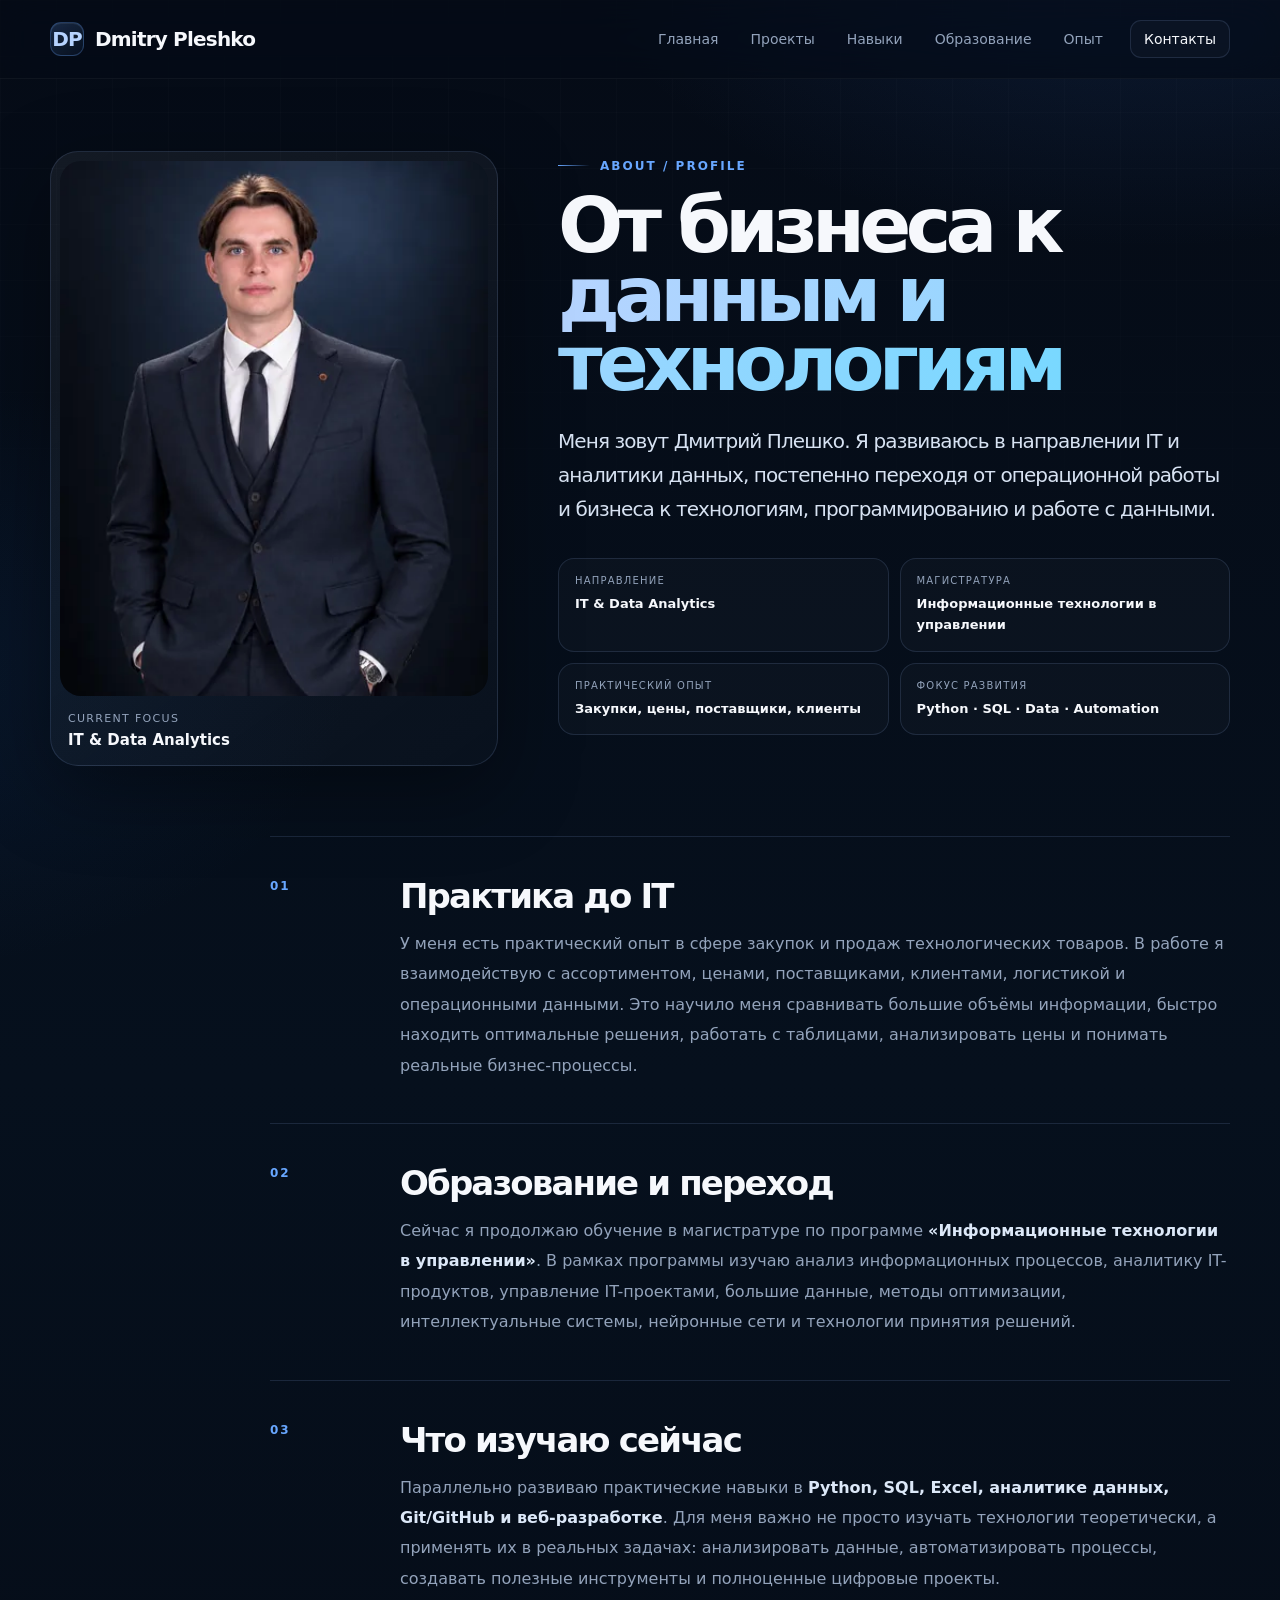
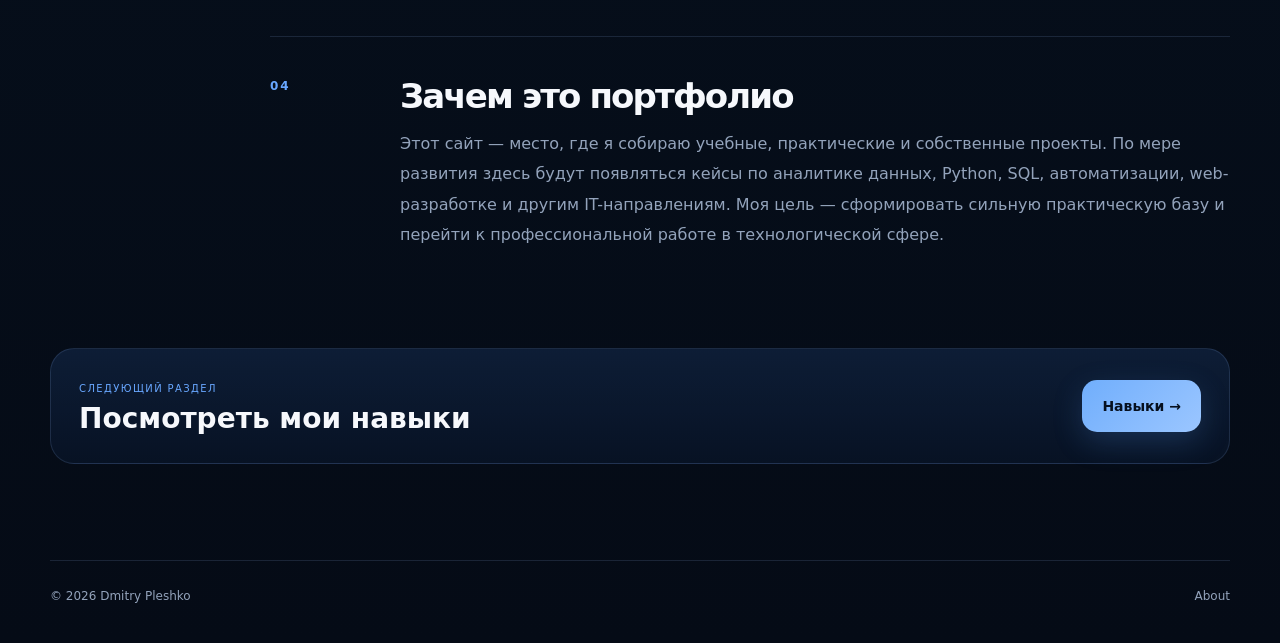
==== commit 3b5d90d5: "Fix portrait source on about page" ====
--- a/about.html
+++ b/about.html
@@ -1 +1 @@
-<!doctype html><html lang="ru"><head><meta charset="utf-8"><meta name="viewport" content="width=device-width,initial-scale=1"><title>Обо мне — Dmitry Pleshko</title><meta name="description" content="О Дмитрии Плешко: путь в IT, опыт, образование, направление развития и цели."><link rel="stylesheet" href="assets/style.css"><link rel="stylesheet" href="assets/overrides.css"></head><body><header class="site-header"><nav class="nav container"><a class="brand" href="index.html"><span class="brand-mark"><span>DP</span></span><span>Dmitry Pleshko</span></a><div class="desktop-nav"><a href="index.html">Главная</a><a href="projects.html">Проекты</a><a href="skills.html">Навыки</a><a href="education.html">Образование</a><a href="experience.html">Опыт</a><a class="nav-contact" href="contact.html">Контакты</a></div><button class="menu-btn" aria-label="Открыть меню" aria-expanded="false">☰</button></nav></header><div class="mobile-menu"><a href="index.html">Главная</a><a href="projects.html">Проекты</a><a href="skills.html">Навыки</a><a href="education.html">Образование</a><a href="experience.html">Опыт</a><a href="contact.html">Контакты</a></div><main class="container about-page"><section class="about-hero-grid"><aside class="about-photo reveal visible"><img src="assets/dmitry-portrait.jpg" alt="Дмитрий Плешко"><div class="about-photo-badge"><span>Current focus</span><strong>IT & Data Analytics</strong></div></aside><div class="about-hero-copy reveal visible"><div class="kicker">About / Profile</div><h1>От бизнеса к <span class="accent">данным и технологиям</span></h1><p class="about-lead">Меня зовут Дмитрий Плешко. Я развиваюсь в направлении IT и аналитики данных, постепенно переходя от операционной работы и бизнеса к технологиям, программированию и работе с данными.</p><div class="about-quick-facts"><div><span>Направление</span><strong>IT & Data Analytics</strong></div><div><span>Магистратура</span><strong>Информационные технологии в управлении</strong></div><div><span>Практический опыт</span><strong>Закупки, цены, поставщики, клиенты</strong></div><div><span>Фокус развития</span><strong>Python · SQL · Data · Automation</strong></div></div></div></section><section class="about-story reveal"><div class="story-index">01</div><div><h2>Практика до IT</h2><p>У меня есть практический опыт в сфере закупок и продаж технологических товаров. В работе я взаимодействую с ассортиментом, ценами, поставщиками, клиентами, логистикой и операционными данными. Это научило меня сравнивать большие объёмы информации, быстро находить оптимальные решения, работать с таблицами, анализировать цены и понимать реальные бизнес-процессы.</p></div></section><section class="about-story reveal"><div class="story-index">02</div><div><h2>Образование и переход</h2><p>Сейчас я продолжаю обучение в магистратуре по программе <strong>«Информационные технологии в управлении»</strong>. В рамках программы изучаю анализ информационных процессов, аналитику IT-продуктов, управление IT-проектами, большие данные, методы оптимизации, интеллектуальные системы, нейронные сети и технологии принятия решений.</p></div></section><section class="about-story reveal"><div class="story-index">03</div><div><h2>Что изучаю сейчас</h2><p>Параллельно развиваю практические навыки в <strong>Python, SQL, Excel, аналитике данных, Git/GitHub и веб-разработке</strong>. Для меня важно не просто изучать технологии теоретически, а применять их в реальных задачах: анализировать данные, автоматизировать процессы, создавать полезные инструменты и полноценные цифровые проекты.</p></div></section><section class="about-story reveal"><div class="story-index">04</div><div><h2>Зачем это портфолио</h2><p>Этот сайт — место, где я собираю учебные, практические и собственные проекты. По мере развития здесь будут появляться кейсы по аналитике данных, Python, SQL, автоматизации, web-разработке и другим IT-направлениям. Моя цель — сформировать сильную практическую базу и перейти к профессиональной работе в технологической сфере.</p></div></section><section class="about-cta reveal"><div><span>Следующий раздел</span><h3>Посмотреть мои навыки</h3></div><a class="btn primary" href="skills.html">Навыки →</a></section></main><footer class="container"><span>© 2026 Dmitry Pleshko</span><span>About</span></footer><script src="assets/script.js"></script></body></html>+<!doctype html><html lang="ru"><head><meta charset="utf-8"><meta name="viewport" content="width=device-width,initial-scale=1"><title>Обо мне — Dmitry Pleshko</title><meta name="description" content="О Дмитрии Плешко: путь в IT, опыт, образование, направление развития и цели."><link rel="stylesheet" href="assets/style.css"><link rel="stylesheet" href="assets/overrides.css"></head><body><header class="site-header"><nav class="nav container"><a class="brand" href="index.html"><span class="brand-mark"><span>DP</span></span><span>Dmitry Pleshko</span></a><div class="desktop-nav"><a href="index.html">Главная</a><a href="projects.html">Проекты</a><a href="skills.html">Навыки</a><a href="education.html">Образование</a><a href="experience.html">Опыт</a><a class="nav-contact" href="contact.html">Контакты</a></div><button class="menu-btn" aria-label="Открыть меню" aria-expanded="false">☰</button></nav></header><div class="mobile-menu"><a href="index.html">Главная</a><a href="projects.html">Проекты</a><a href="skills.html">Навыки</a><a href="education.html">Образование</a><a href="experience.html">Опыт</a><a href="contact.html">Контакты</a></div><main class="container about-page"><section class="about-hero-grid"><aside class="about-photo reveal visible"><img src="assets/dmitry-portrait-v2.svg" alt="Дмитрий Плешко"><div class="about-photo-badge"><span>Current focus</span><strong>IT & Data Analytics</strong></div></aside><div class="about-hero-copy reveal visible"><div class="kicker">About / Profile</div><h1>От бизнеса к <span class="accent">данным и технологиям</span></h1><p class="about-lead">Меня зовут Дмитрий Плешко. Я развиваюсь в направлении IT и аналитики данных, постепенно переходя от операционной работы и бизнеса к технологиям, программированию и работе с данными.</p><div class="about-quick-facts"><div><span>Направление</span><strong>IT & Data Analytics</strong></div><div><span>Магистратура</span><strong>Информационные технологии в управлении</strong></div><div><span>Практический опыт</span><strong>Закупки, цены, поставщики, клиенты</strong></div><div><span>Фокус развития</span><strong>Python · SQL · Data · Automation</strong></div></div></div></section><section class="about-story reveal"><div class="story-index">01</div><div><h2>Практика до IT</h2><p>У меня есть практический опыт в сфере закупок и продаж технологических товаров. В работе я взаимодействую с ассортиментом, ценами, поставщиками, клиентами, логистикой и операционными данными. Это научило меня сравнивать большие объёмы информации, быстро находить оптимальные решения, работать с таблицами, анализировать цены и понимать реальные бизнес-процессы.</p></div></section><section class="about-story reveal"><div class="story-index">02</div><div><h2>Образование и переход</h2><p>Сейчас я продолжаю обучение в магистратуре по программе <strong>«Информационные технологии в управлении»</strong>. В рамках программы изучаю анализ информационных процессов, аналитику IT-продуктов, управление IT-проектами, большие данные, методы оптимизации, интеллектуальные системы, нейронные сети и технологии принятия решений.</p></div></section><section class="about-story reveal"><div class="story-index">03</div><div><h2>Что изучаю сейчас</h2><p>Параллельно развиваю практические навыки в <strong>Python, SQL, Excel, аналитике данных, Git/GitHub и веб-разработке</strong>. Для меня важно не просто изучать технологии теоретически, а применять их в реальных задачах: анализировать данные, автоматизировать процессы, создавать полезные инструменты и полноценные цифровые проекты.</p></div></section><section class="about-story reveal"><div class="story-index">04</div><div><h2>Зачем это портфолио</h2><p>Этот сайт — место, где я собираю учебные, практические и собственные проекты. По мере развития здесь будут появляться кейсы по аналитике данных, Python, SQL, автоматизации, web-разработке и другим IT-направлениям. Моя цель — сформировать сильную практическую базу и перейти к профессиональной работе в технологической сфере.</p></div></section><section class="about-cta reveal"><div><span>Следующий раздел</span><h3>Посмотреть мои навыки</h3></div><a class="btn primary" href="skills.html">Навыки →</a></section></main><footer class="container"><span>© 2026 Dmitry Pleshko</span><span>About</span></footer><script src="assets/script.js"></script></body></html>
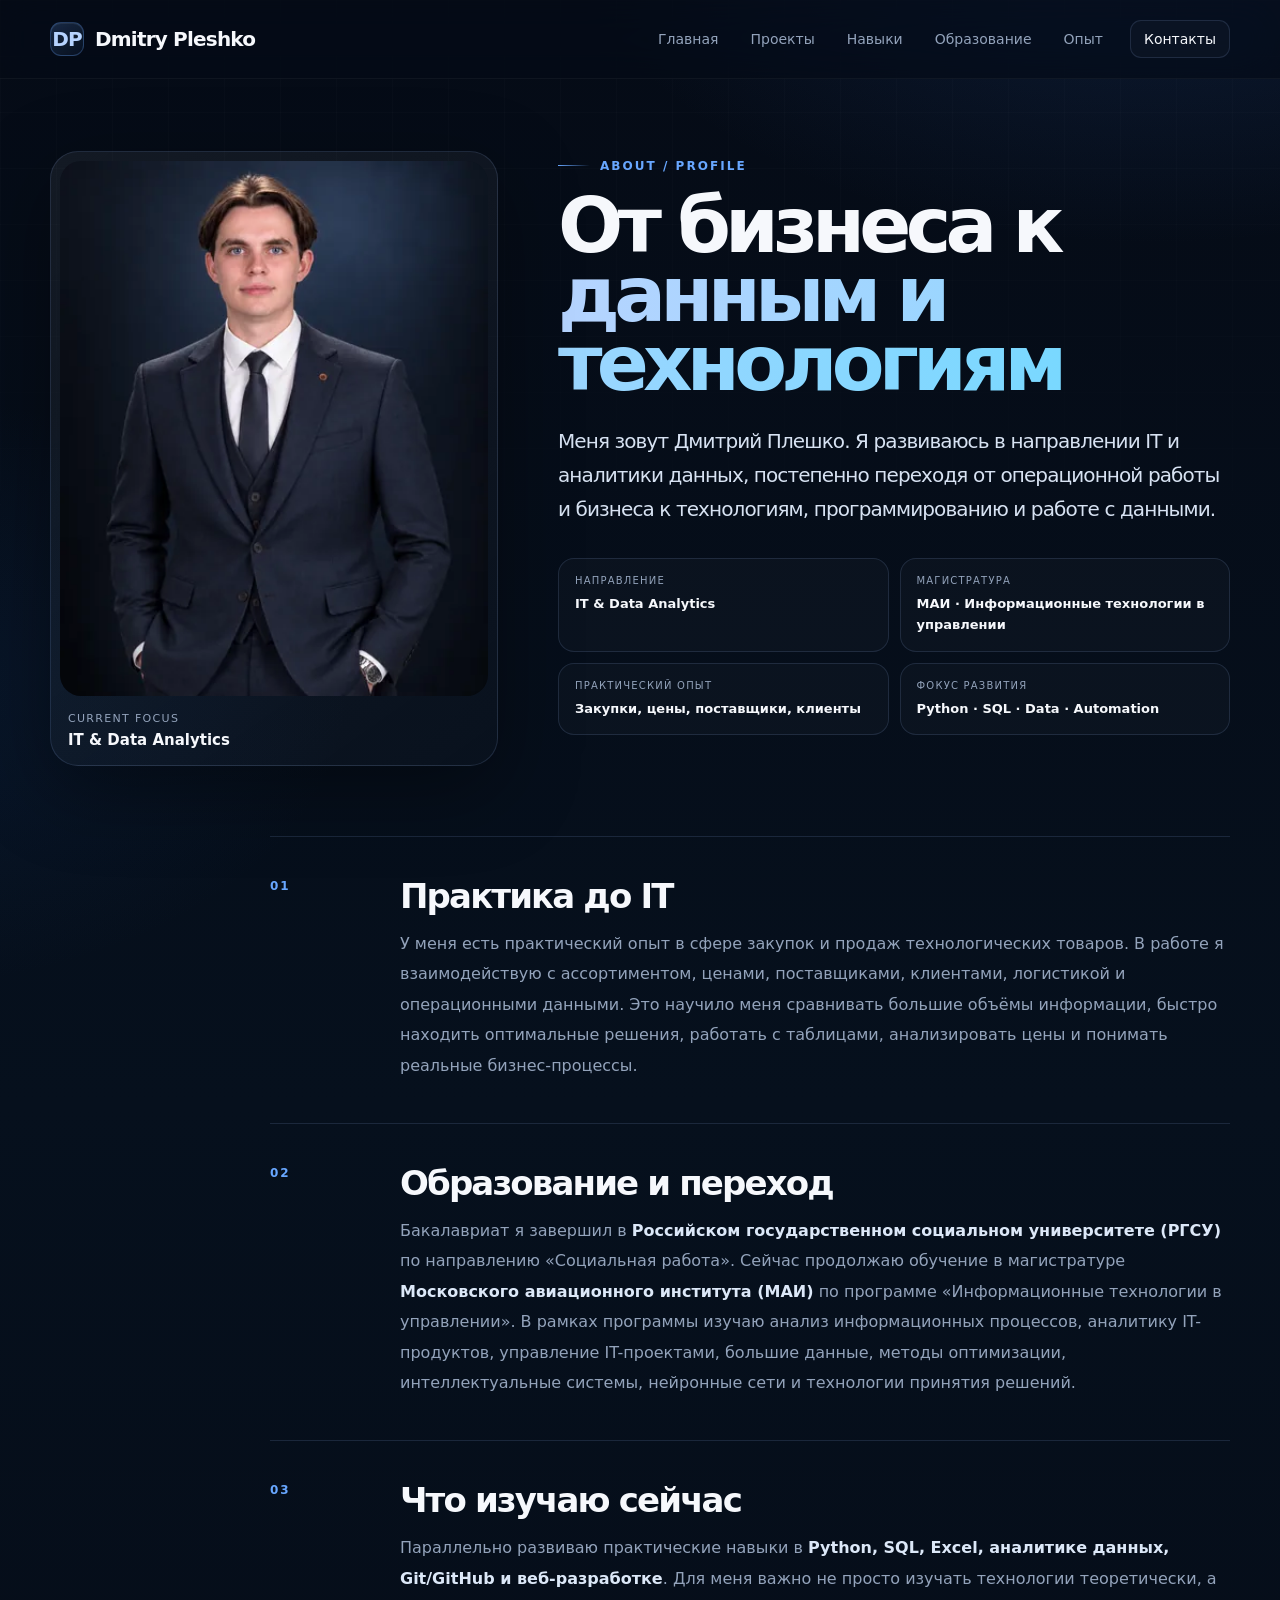
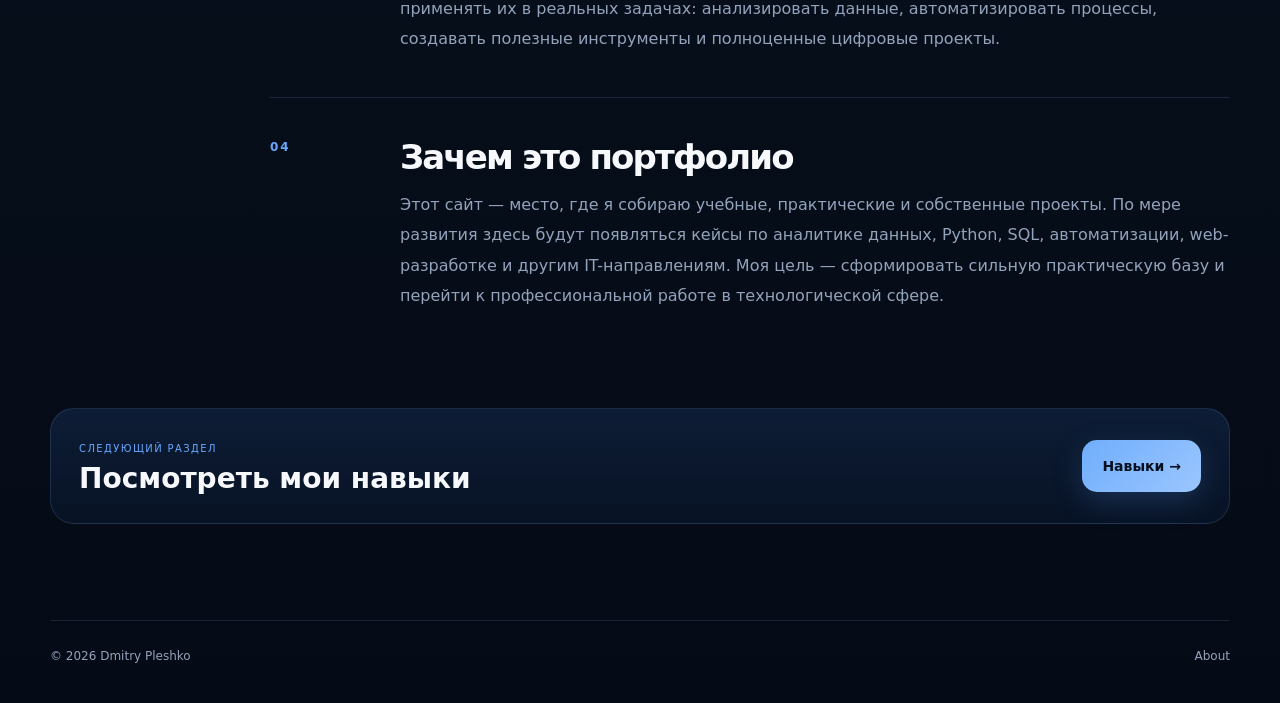
==== commit 0c3641c0: "Add MAI and RGSU to profile education" ====
--- a/about.html
+++ b/about.html
@@ -1 +1 @@
-<!doctype html><html lang="ru"><head><meta charset="utf-8"><meta name="viewport" content="width=device-width,initial-scale=1"><title>Обо мне — Dmitry Pleshko</title><meta name="description" content="О Дмитрии Плешко: путь в IT, опыт, образование, направление развития и цели."><link rel="stylesheet" href="assets/style.css"><link rel="stylesheet" href="assets/overrides.css"></head><body><header class="site-header"><nav class="nav container"><a class="brand" href="index.html"><span class="brand-mark"><span>DP</span></span><span>Dmitry Pleshko</span></a><div class="desktop-nav"><a href="index.html">Главная</a><a href="projects.html">Проекты</a><a href="skills.html">Навыки</a><a href="education.html">Образование</a><a href="experience.html">Опыт</a><a class="nav-contact" href="contact.html">Контакты</a></div><button class="menu-btn" aria-label="Открыть меню" aria-expanded="false">☰</button></nav></header><div class="mobile-menu"><a href="index.html">Главная</a><a href="projects.html">Проекты</a><a href="skills.html">Навыки</a><a href="education.html">Образование</a><a href="experience.html">Опыт</a><a href="contact.html">Контакты</a></div><main class="container about-page"><section class="about-hero-grid"><aside class="about-photo reveal visible"><img src="assets/dmitry-portrait-v2.svg" alt="Дмитрий Плешко"><div class="about-photo-badge"><span>Current focus</span><strong>IT & Data Analytics</strong></div></aside><div class="about-hero-copy reveal visible"><div class="kicker">About / Profile</div><h1>От бизнеса к <span class="accent">данным и технологиям</span></h1><p class="about-lead">Меня зовут Дмитрий Плешко. Я развиваюсь в направлении IT и аналитики данных, постепенно переходя от операционной работы и бизнеса к технологиям, программированию и работе с данными.</p><div class="about-quick-facts"><div><span>Направление</span><strong>IT & Data Analytics</strong></div><div><span>Магистратура</span><strong>Информационные технологии в управлении</strong></div><div><span>Практический опыт</span><strong>Закупки, цены, поставщики, клиенты</strong></div><div><span>Фокус развития</span><strong>Python · SQL · Data · Automation</strong></div></div></div></section><section class="about-story reveal"><div class="story-index">01</div><div><h2>Практика до IT</h2><p>У меня есть практический опыт в сфере закупок и продаж технологических товаров. В работе я взаимодействую с ассортиментом, ценами, поставщиками, клиентами, логистикой и операционными данными. Это научило меня сравнивать большие объёмы информации, быстро находить оптимальные решения, работать с таблицами, анализировать цены и понимать реальные бизнес-процессы.</p></div></section><section class="about-story reveal"><div class="story-index">02</div><div><h2>Образование и переход</h2><p>Сейчас я продолжаю обучение в магистратуре по программе <strong>«Информационные технологии в управлении»</strong>. В рамках программы изучаю анализ информационных процессов, аналитику IT-продуктов, управление IT-проектами, большие данные, методы оптимизации, интеллектуальные системы, нейронные сети и технологии принятия решений.</p></div></section><section class="about-story reveal"><div class="story-index">03</div><div><h2>Что изучаю сейчас</h2><p>Параллельно развиваю практические навыки в <strong>Python, SQL, Excel, аналитике данных, Git/GitHub и веб-разработке</strong>. Для меня важно не просто изучать технологии теоретически, а применять их в реальных задачах: анализировать данные, автоматизировать процессы, создавать полезные инструменты и полноценные цифровые проекты.</p></div></section><section class="about-story reveal"><div class="story-index">04</div><div><h2>Зачем это портфолио</h2><p>Этот сайт — место, где я собираю учебные, практические и собственные проекты. По мере развития здесь будут появляться кейсы по аналитике данных, Python, SQL, автоматизации, web-разработке и другим IT-направлениям. Моя цель — сформировать сильную практическую базу и перейти к профессиональной работе в технологической сфере.</p></div></section><section class="about-cta reveal"><div><span>Следующий раздел</span><h3>Посмотреть мои навыки</h3></div><a class="btn primary" href="skills.html">Навыки →</a></section></main><footer class="container"><span>© 2026 Dmitry Pleshko</span><span>About</span></footer><script src="assets/script.js"></script></body></html>+<!doctype html><html lang="ru"><head><meta charset="utf-8"><meta name="viewport" content="width=device-width,initial-scale=1"><title>Обо мне — Dmitry Pleshko</title><meta name="description" content="О Дмитрии Плешко: путь в IT, опыт, образование, направление развития и цели."><link rel="stylesheet" href="assets/style.css"><link rel="stylesheet" href="assets/overrides.css"></head><body><header class="site-header"><nav class="nav container"><a class="brand" href="index.html"><span class="brand-mark"><span>DP</span></span><span>Dmitry Pleshko</span></a><div class="desktop-nav"><a href="index.html">Главная</a><a href="projects.html">Проекты</a><a href="skills.html">Навыки</a><a href="education.html">Образование</a><a href="experience.html">Опыт</a><a class="nav-contact" href="contact.html">Контакты</a></div><button class="menu-btn" aria-label="Открыть меню" aria-expanded="false">☰</button></nav></header><div class="mobile-menu"><a href="index.html">Главная</a><a href="projects.html">Проекты</a><a href="skills.html">Навыки</a><a href="education.html">Образование</a><a href="experience.html">Опыт</a><a href="contact.html">Контакты</a></div><main class="container about-page"><section class="about-hero-grid"><aside class="about-photo reveal visible"><img src="assets/dmitry-portrait-v2.svg" alt="Дмитрий Плешко"><div class="about-photo-badge"><span>Current focus</span><strong>IT & Data Analytics</strong></div></aside><div class="about-hero-copy reveal visible"><div class="kicker">About / Profile</div><h1>От бизнеса к <span class="accent">данным и технологиям</span></h1><p class="about-lead">Меня зовут Дмитрий Плешко. Я развиваюсь в направлении IT и аналитики данных, постепенно переходя от операционной работы и бизнеса к технологиям, программированию и работе с данными.</p><div class="about-quick-facts"><div><span>Направление</span><strong>IT & Data Analytics</strong></div><div><span>Магистратура</span><strong>МАИ · Информационные технологии в управлении</strong></div><div><span>Практический опыт</span><strong>Закупки, цены, поставщики, клиенты</strong></div><div><span>Фокус развития</span><strong>Python · SQL · Data · Automation</strong></div></div></div></section><section class="about-story reveal"><div class="story-index">01</div><div><h2>Практика до IT</h2><p>У меня есть практический опыт в сфере закупок и продаж технологических товаров. В работе я взаимодействую с ассортиментом, ценами, поставщиками, клиентами, логистикой и операционными данными. Это научило меня сравнивать большие объёмы информации, быстро находить оптимальные решения, работать с таблицами, анализировать цены и понимать реальные бизнес-процессы.</p></div></section><section class="about-story reveal"><div class="story-index">02</div><div><h2>Образование и переход</h2><p>Бакалавриат я завершил в <strong>Российском государственном социальном университете (РГСУ)</strong> по направлению «Социальная работа». Сейчас продолжаю обучение в магистратуре <strong>Московского авиационного института (МАИ)</strong> по программе «Информационные технологии в управлении». В рамках программы изучаю анализ информационных процессов, аналитику IT-продуктов, управление IT-проектами, большие данные, методы оптимизации, интеллектуальные системы, нейронные сети и технологии принятия решений.</p></div></section><section class="about-story reveal"><div class="story-index">03</div><div><h2>Что изучаю сейчас</h2><p>Параллельно развиваю практические навыки в <strong>Python, SQL, Excel, аналитике данных, Git/GitHub и веб-разработке</strong>. Для меня важно не просто изучать технологии теоретически, а применять их в реальных задачах: анализировать данные, автоматизировать процессы, создавать полезные инструменты и полноценные цифровые проекты.</p></div></section><section class="about-story reveal"><div class="story-index">04</div><div><h2>Зачем это портфолио</h2><p>Этот сайт — место, где я собираю учебные, практические и собственные проекты. По мере развития здесь будут появляться кейсы по аналитике данных, Python, SQL, автоматизации, web-разработке и другим IT-направлениям. Моя цель — сформировать сильную практическую базу и перейти к профессиональной работе в технологической сфере.</p></div></section><section class="about-cta reveal"><div><span>Следующий раздел</span><h3>Посмотреть мои навыки</h3></div><a class="btn primary" href="skills.html">Навыки →</a></section></main><footer class="container"><span>© 2026 Dmitry Pleshko</span><span>About</span></footer><script src="assets/script.js"></script></body></html>
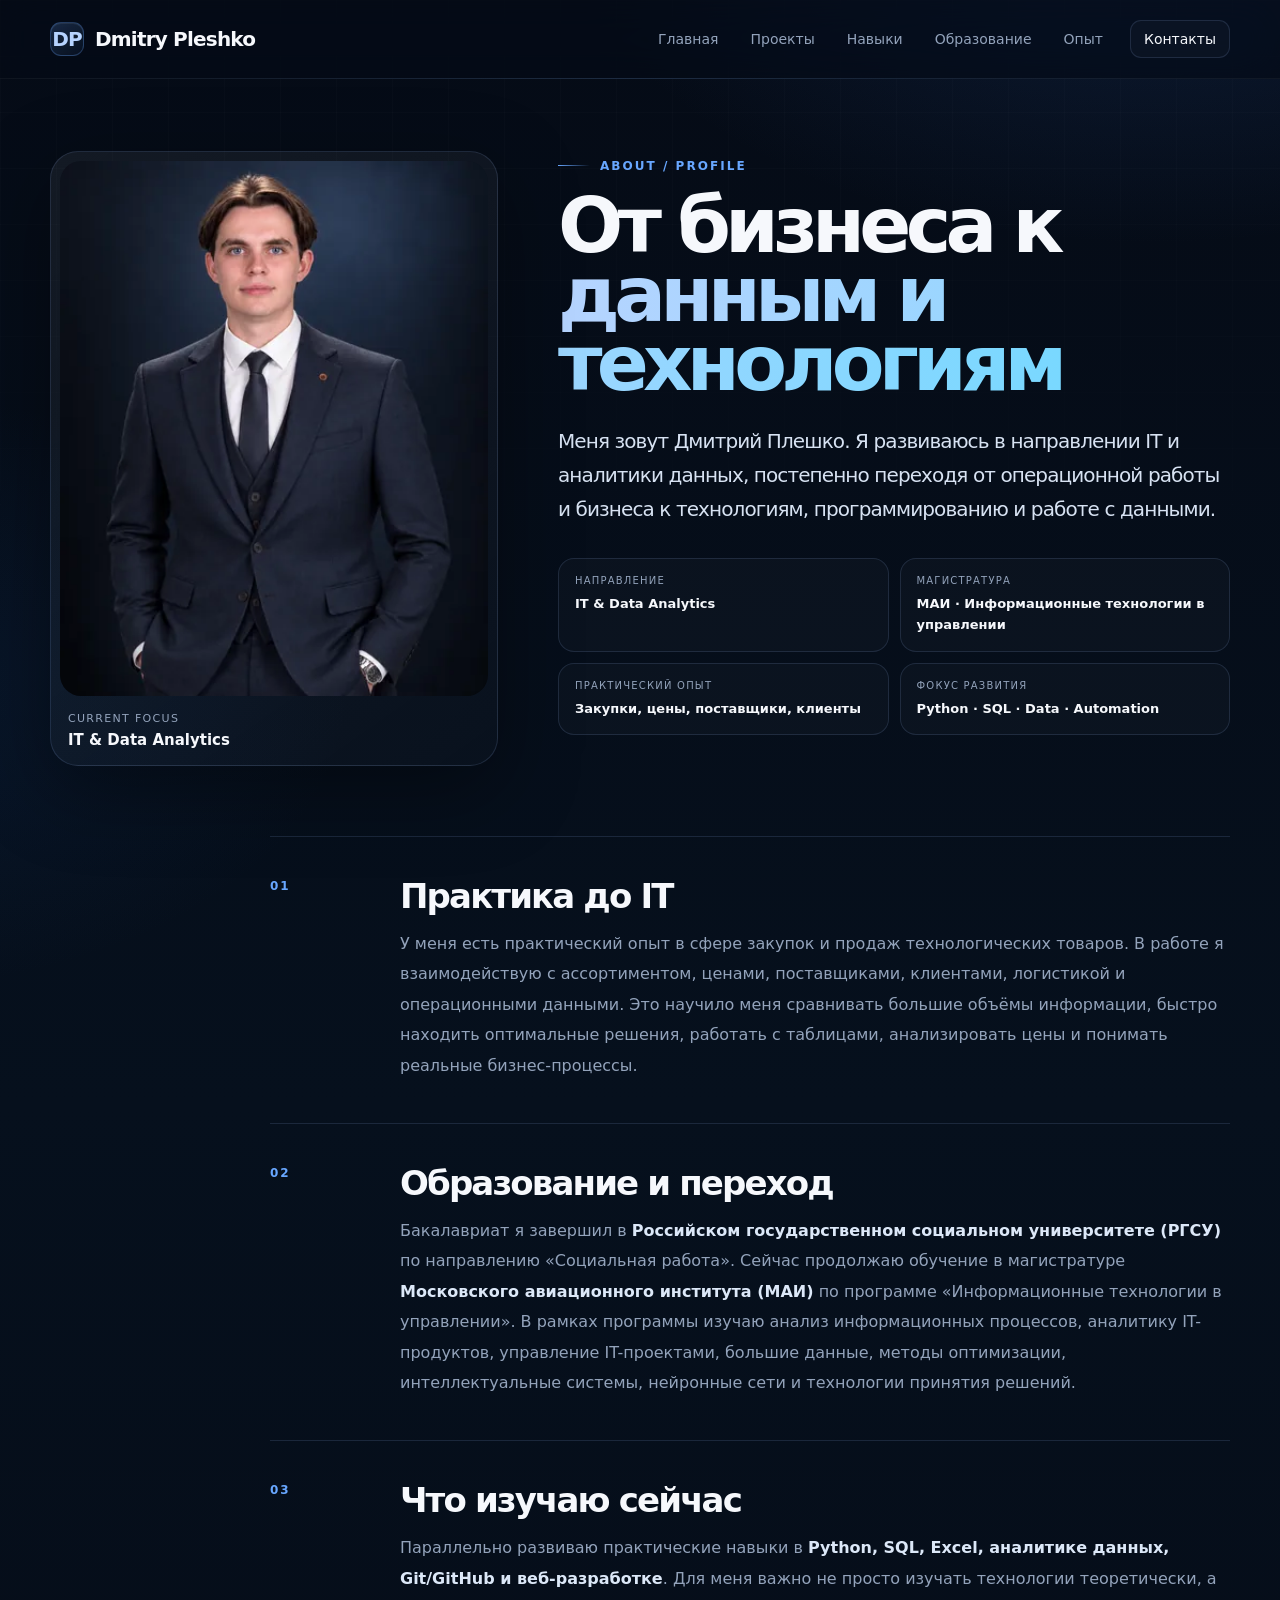
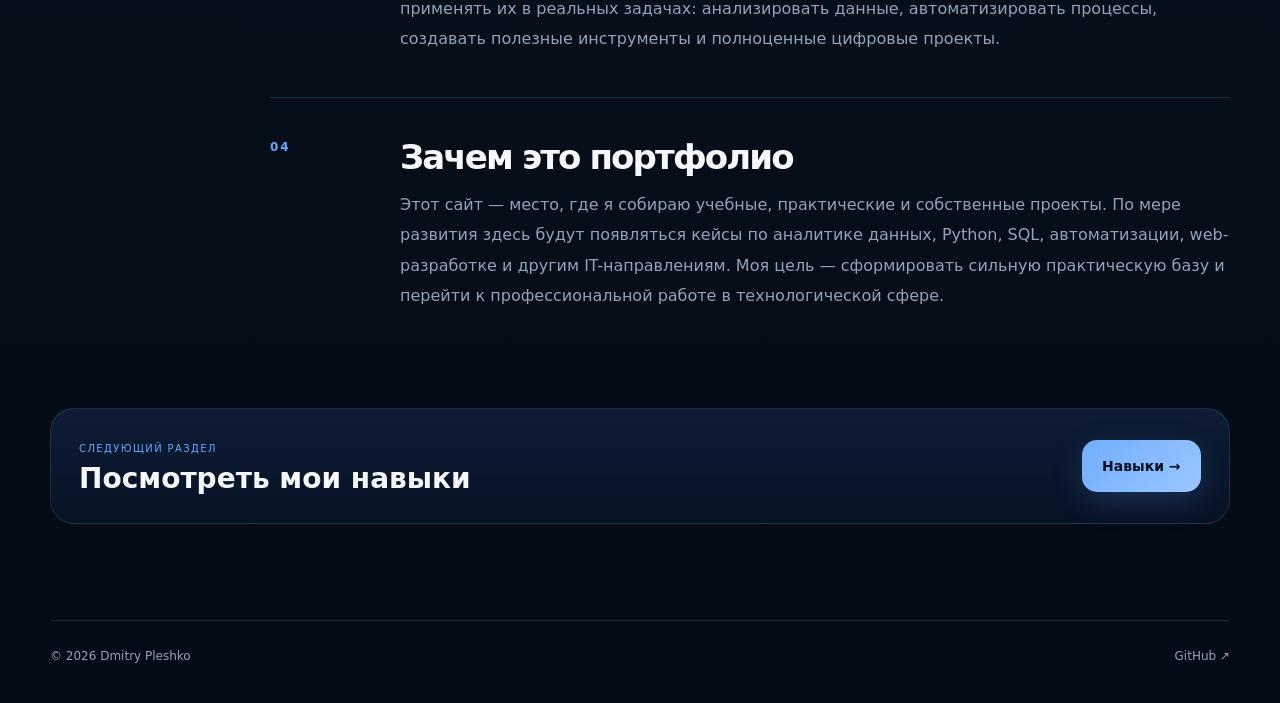
==== commit ff8fb75c: "Add SEO metadata and enhanced UI styles to about page" ====
--- a/about.html
+++ b/about.html
@@ -1 +1 @@
-<!doctype html><html lang="ru"><head><meta charset="utf-8"><meta name="viewport" content="width=device-width,initial-scale=1"><title>Обо мне — Dmitry Pleshko</title><meta name="description" content="О Дмитрии Плешко: путь в IT, опыт, образование, направление развития и цели."><link rel="stylesheet" href="assets/style.css"><link rel="stylesheet" href="assets/overrides.css"></head><body><header class="site-header"><nav class="nav container"><a class="brand" href="index.html"><span class="brand-mark"><span>DP</span></span><span>Dmitry Pleshko</span></a><div class="desktop-nav"><a href="index.html">Главная</a><a href="projects.html">Проекты</a><a href="skills.html">Навыки</a><a href="education.html">Образование</a><a href="experience.html">Опыт</a><a class="nav-contact" href="contact.html">Контакты</a></div><button class="menu-btn" aria-label="Открыть меню" aria-expanded="false">☰</button></nav></header><div class="mobile-menu"><a href="index.html">Главная</a><a href="projects.html">Проекты</a><a href="skills.html">Навыки</a><a href="education.html">Образование</a><a href="experience.html">Опыт</a><a href="contact.html">Контакты</a></div><main class="container about-page"><section class="about-hero-grid"><aside class="about-photo reveal visible"><img src="assets/dmitry-portrait-v2.svg" alt="Дмитрий Плешко"><div class="about-photo-badge"><span>Current focus</span><strong>IT & Data Analytics</strong></div></aside><div class="about-hero-copy reveal visible"><div class="kicker">About / Profile</div><h1>От бизнеса к <span class="accent">данным и технологиям</span></h1><p class="about-lead">Меня зовут Дмитрий Плешко. Я развиваюсь в направлении IT и аналитики данных, постепенно переходя от операционной работы и бизнеса к технологиям, программированию и работе с данными.</p><div class="about-quick-facts"><div><span>Направление</span><strong>IT & Data Analytics</strong></div><div><span>Магистратура</span><strong>МАИ · Информационные технологии в управлении</strong></div><div><span>Практический опыт</span><strong>Закупки, цены, поставщики, клиенты</strong></div><div><span>Фокус развития</span><strong>Python · SQL · Data · Automation</strong></div></div></div></section><section class="about-story reveal"><div class="story-index">01</div><div><h2>Практика до IT</h2><p>У меня есть практический опыт в сфере закупок и продаж технологических товаров. В работе я взаимодействую с ассортиментом, ценами, поставщиками, клиентами, логистикой и операционными данными. Это научило меня сравнивать большие объёмы информации, быстро находить оптимальные решения, работать с таблицами, анализировать цены и понимать реальные бизнес-процессы.</p></div></section><section class="about-story reveal"><div class="story-index">02</div><div><h2>Образование и переход</h2><p>Бакалавриат я завершил в <strong>Российском государственном социальном университете (РГСУ)</strong> по направлению «Социальная работа». Сейчас продолжаю обучение в магистратуре <strong>Московского авиационного института (МАИ)</strong> по программе «Информационные технологии в управлении». В рамках программы изучаю анализ информационных процессов, аналитику IT-продуктов, управление IT-проектами, большие данные, методы оптимизации, интеллектуальные системы, нейронные сети и технологии принятия решений.</p></div></section><section class="about-story reveal"><div class="story-index">03</div><div><h2>Что изучаю сейчас</h2><p>Параллельно развиваю практические навыки в <strong>Python, SQL, Excel, аналитике данных, Git/GitHub и веб-разработке</strong>. Для меня важно не просто изучать технологии теоретически, а применять их в реальных задачах: анализировать данные, автоматизировать процессы, создавать полезные инструменты и полноценные цифровые проекты.</p></div></section><section class="about-story reveal"><div class="story-index">04</div><div><h2>Зачем это портфолио</h2><p>Этот сайт — место, где я собираю учебные, практические и собственные проекты. По мере развития здесь будут появляться кейсы по аналитике данных, Python, SQL, автоматизации, web-разработке и другим IT-направлениям. Моя цель — сформировать сильную практическую базу и перейти к профессиональной работе в технологической сфере.</p></div></section><section class="about-cta reveal"><div><span>Следующий раздел</span><h3>Посмотреть мои навыки</h3></div><a class="btn primary" href="skills.html">Навыки →</a></section></main><footer class="container"><span>© 2026 Dmitry Pleshko</span><span>About</span></footer><script src="assets/script.js"></script></body></html>+<!doctype html><html lang="ru"><head><meta charset="utf-8"><meta name="viewport" content="width=device-width,initial-scale=1"><title>Обо мне — Dmitry Pleshko</title><meta name="description" content="О Дмитрии Плешко: путь из операционного бизнеса в IT и Data Analytics, образование, навыки и направления развития."><meta name="robots" content="index,follow"><meta name="theme-color" content="#050b16"><link rel="canonical" href="https://iplesh.github.io/dmitry-pleshko-portfolio/about.html"><link rel="icon" href="assets/favicon.svg" type="image/svg+xml"><link rel="manifest" href="site.webmanifest"><meta property="og:type" content="profile"><meta property="og:title" content="Обо мне — Dmitry Pleshko"><meta property="og:description" content="Путь из бизнеса в IT, Data Analytics и цифровые продукты."><meta property="og:url" content="https://iplesh.github.io/dmitry-pleshko-portfolio/about.html"><meta property="og:image" content="https://iplesh.github.io/dmitry-pleshko-portfolio/assets/og-card.svg"><meta name="twitter:card" content="summary_large_image"><link rel="stylesheet" href="assets/style.css"><link rel="stylesheet" href="assets/overrides.css"><link rel="stylesheet" href="assets/enhancements.css"></head><body><header class="site-header"><nav class="nav container"><a class="brand" href="index.html"><span class="brand-mark"><span>DP</span></span><span>Dmitry Pleshko</span></a><div class="desktop-nav"><a href="index.html">Главная</a><a href="projects.html">Проекты</a><a href="skills.html">Навыки</a><a href="education.html">Образование</a><a href="experience.html">Опыт</a><a class="nav-contact" href="contact.html">Контакты</a></div><button class="menu-btn" aria-label="Открыть меню" aria-expanded="false">☰</button></nav></header><div class="mobile-menu"><a href="index.html">Главная</a><a href="projects.html">Проекты</a><a href="skills.html">Навыки</a><a href="education.html">Образование</a><a href="experience.html">Опыт</a><a href="contact.html">Контакты</a></div><main class="container about-page"><section class="about-hero-grid"><aside class="about-photo reveal visible"><img src="assets/dmitry-portrait-v2.svg" alt="Дмитрий Плешко"><div class="about-photo-badge"><span>Current focus</span><strong>IT & Data Analytics</strong></div></aside><div class="about-hero-copy reveal visible"><div class="kicker">About / Profile</div><h1>От бизнеса к <span class="accent">данным и технологиям</span></h1><p class="about-lead">Меня зовут Дмитрий Плешко. Я развиваюсь в направлении IT и аналитики данных, постепенно переходя от операционной работы и бизнеса к технологиям, программированию и работе с данными.</p><div class="about-quick-facts"><div><span>Направление</span><strong>IT & Data Analytics</strong></div><div><span>Магистратура</span><strong>МАИ · Информационные технологии в управлении</strong></div><div><span>Практический опыт</span><strong>Закупки, цены, поставщики, клиенты</strong></div><div><span>Фокус развития</span><strong>Python · SQL · Data · Automation</strong></div></div></div></section><section class="about-story reveal"><div class="story-index">01</div><div><h2>Практика до IT</h2><p>У меня есть практический опыт в сфере закупок и продаж технологических товаров. В работе я взаимодействую с ассортиментом, ценами, поставщиками, клиентами, логистикой и операционными данными. Это научило меня сравнивать большие объёмы информации, быстро находить оптимальные решения, работать с таблицами, анализировать цены и понимать реальные бизнес-процессы.</p></div></section><section class="about-story reveal"><div class="story-index">02</div><div><h2>Образование и переход</h2><p>Бакалавриат я завершил в <strong>Российском государственном социальном университете (РГСУ)</strong> по направлению «Социальная работа». Сейчас продолжаю обучение в магистратуре <strong>Московского авиационного института (МАИ)</strong> по программе «Информационные технологии в управлении». В рамках программы изучаю анализ информационных процессов, аналитику IT-продуктов, управление IT-проектами, большие данные, методы оптимизации, интеллектуальные системы, нейронные сети и технологии принятия решений.</p></div></section><section class="about-story reveal"><div class="story-index">03</div><div><h2>Что изучаю сейчас</h2><p>Параллельно развиваю практические навыки в <strong>Python, SQL, Excel, аналитике данных, Git/GitHub и веб-разработке</strong>. Для меня важно не просто изучать технологии теоретически, а применять их в реальных задачах: анализировать данные, автоматизировать процессы, создавать полезные инструменты и полноценные цифровые проекты.</p></div></section><section class="about-story reveal"><div class="story-index">04</div><div><h2>Зачем это портфолио</h2><p>Этот сайт — место, где я собираю учебные, практические и собственные проекты. По мере развития здесь будут появляться кейсы по аналитике данных, Python, SQL, автоматизации, web-разработке и другим IT-направлениям. Моя цель — сформировать сильную практическую базу и перейти к профессиональной работе в технологической сфере.</p></div></section><section class="about-cta reveal"><div><span>Следующий раздел</span><h3>Посмотреть мои навыки</h3></div><a class="btn primary" href="skills.html">Навыки →</a></section></main><footer class="container"><span>© 2026 Dmitry Pleshko</span><a href="https://github.com/iplesh" target="_blank" rel="noreferrer">GitHub ↗</a></footer><script src="assets/script.js"></script></body></html>
--- a/assets/enhancements.css
+++ b/assets/enhancements.css
@@ -0,0 +1,17 @@
+/* Site polish: motion, responsive UX, icons and GitHub integration */
+:root{--ease-premium:cubic-bezier(.2,.7,.2,1)}
+body{opacity:0;transition:opacity .34s ease}body.page-ready{opacity:1}
+.site-header::after{content:"";position:absolute;left:0;right:0;bottom:-1px;height:1px;background:linear-gradient(90deg,transparent,rgba(104,167,255,.28),transparent);opacity:.55}
+.desktop-nav a{position:relative}.desktop-nav a::after{content:"";position:absolute;left:13px;right:13px;bottom:5px;height:1px;background:linear-gradient(90deg,var(--blue),var(--cyan));transform:scaleX(0);transform-origin:center;transition:transform .24s var(--ease-premium)}.desktop-nav a:hover::after,.desktop-nav a.active::after{transform:scaleX(1)}
+.scroll-progress{position:fixed;left:0;top:0;height:2px;width:100%;z-index:9999;pointer-events:none}.scroll-progress span{display:block;height:100%;width:100%;transform:scaleX(0);transform-origin:left;background:linear-gradient(90deg,var(--blue),var(--cyan));box-shadow:0 0 16px rgba(121,216,255,.55)}
+.btn,.card,.project-card,.skill-premium,.home-profile-card,.contact-page-card,.panel,.hero-portrait{will-change:transform}.btn{position:relative;overflow:hidden}.btn::before{content:"";position:absolute;inset:-2px;background:linear-gradient(115deg,transparent 25%,rgba(255,255,255,.18) 48%,transparent 70%);transform:translateX(-130%);transition:transform .6s ease;pointer-events:none}.btn:hover::before{transform:translateX(130%)}
+.card,.project-card,.skill-premium,.home-profile-card{transform-style:preserve-3d}.card>* ,.project-card>* ,.skill-premium>* ,.home-profile-card>*{position:relative;z-index:1}.tilt-active{transition:transform .12s linear,border-color .24s ease,box-shadow .24s ease!important}.tilt-active:hover{box-shadow:0 24px 70px rgba(0,0,0,.28)}
+.hero-portrait .portrait-frame::before{content:"";position:absolute;inset:-35%;z-index:3;background:linear-gradient(115deg,transparent 42%,rgba(255,255,255,.09) 50%,transparent 58%);transform:translateX(-80%) rotate(8deg);transition:transform .85s ease;pointer-events:none}.hero-portrait:hover .portrait-frame::before{transform:translateX(80%) rotate(8deg)}
+.tech-heading{display:flex;align-items:center;gap:13px}.tech-icon{width:42px;height:42px;flex:0 0 42px;display:grid;place-items:center;border-radius:13px;border:1px solid var(--line);background:linear-gradient(145deg,rgba(104,167,255,.11),rgba(255,255,255,.02));color:var(--blue2);box-shadow:inset 0 1px 0 rgba(255,255,255,.05)}.tech-icon svg{width:24px;height:24px;stroke:currentColor;fill:none;stroke-width:1.8;stroke-linecap:round;stroke-linejoin:round}.tech-icon .fill{fill:currentColor;stroke:none}.skill-premium:hover .tech-icon{border-color:var(--line-strong);transform:translateY(-2px);transition:.22s ease}.skill-top h3{display:flex;align-items:center;gap:12px}
+.github-strip{margin:46px 0 0;padding:26px 28px;border:1px solid var(--line);border-radius:24px;background:linear-gradient(135deg,rgba(16,35,64,.8),rgba(8,20,39,.78));display:flex;align-items:center;justify-content:space-between;gap:24px}.github-strip-copy{display:flex;align-items:center;gap:16px}.github-logo{width:48px;height:48px;border-radius:15px;display:grid;place-items:center;border:1px solid var(--line);background:rgba(255,255,255,.03)}.github-logo svg{width:25px;height:25px;fill:var(--text)}.github-strip span{display:block;color:var(--blue);font-size:10px;letter-spacing:.14em;text-transform:uppercase;font-weight:800}.github-strip h3{margin:5px 0 0;font-size:24px}.github-strip-actions{display:flex;gap:10px;flex-wrap:wrap}
+.mobile-menu{transform-origin:top center}.mobile-menu a{min-height:48px;display:flex;align-items:center}.menu-btn{transition:.2s ease}.menu-btn[aria-expanded="true"]{border-color:var(--line-strong);background:rgba(104,167,255,.09)}body.menu-open{overflow:hidden}
+.page-hero,.section,.skill-group,.about-story{scroll-margin-top:98px}
+@media(max-width:980px){.nav{height:70px}.mobile-menu{inset:70px 10px auto 10px}.hero{padding-top:44px}.hero-with-photo{gap:38px}.hero-copy{text-align:left}.hero-portrait{max-width:390px;margin-inline:auto}.page-hero{padding-top:72px}.github-strip{align-items:flex-start;flex-direction:column}.github-strip-actions{width:100%}.github-strip-actions .btn{flex:1}.timeline-large{max-width:none}}
+@media(max-width:700px){.container{width:min(100% - 28px,1180px)}h1,.page-hero h1,.about-hero-copy h1{font-size:clamp(46px,14vw,66px);line-height:.95;letter-spacing:-.06em}.hero-text,.page-hero p,.about-lead{font-size:16px;line-height:1.7}.hero-meta{gap:10px 16px}.section{padding:62px 0}.section-head{margin-bottom:30px}.cards,.project-grid,.home-profile-grid,.skills-premium-grid{gap:12px}.card,.project-card,.skill-premium,.home-profile-card{border-radius:20px;padding:22px}.card{min-height:270px}.card h3{margin-top:42px}.project-card{min-height:340px}.project-card h3{margin-top:65px}.about-page{padding-top:50px}.about-hero-grid{gap:32px;margin-bottom:48px}.about-photo{max-width:350px}.about-quick-facts{gap:8px}.about-story{padding:30px 0}.about-story p{font-size:15px;line-height:1.78}.skill-group{padding:34px 0}.skill-premium{min-height:0}.tech-icon{width:38px;height:38px;flex-basis:38px}.tech-icon svg{width:21px;height:21px}.github-strip{padding:22px}.github-strip-copy{align-items:flex-start}.github-logo{width:42px;height:42px;flex:0 0 42px}.contact-page-card{padding:22px}.portrait-caption{left:16px;right:16px;bottom:16px;padding:12px}.timeline-large{padding:24px 0}.timeline-large h3{font-size:24px}}
+@media(max-width:430px){.container{width:calc(100% - 22px)}.brand{font-size:17px}.brand-mark{width:31px;height:31px}.menu-btn{width:40px;height:40px}.hero{padding:36px 0 54px}.hero-actions{gap:9px}.btn{min-height:50px;padding-inline:17px}.hero-portrait{max-width:325px}.page-hero{padding:58px 0 30px}.section-title-wrap h2{font-size:38px}.home-profile-card h3{font-size:27px}.skill-group-head h2{font-size:29px}.github-strip-actions{flex-direction:column}.github-strip-actions .btn{width:100%}footer{padding-bottom:28px}.learning-cloud span{font-size:11px;padding:9px 11px}}
+@media(prefers-reduced-motion:reduce){html{scroll-behavior:auto}*,*::before,*::after{animation-duration:.01ms!important;animation-iteration-count:1!important;transition-duration:.01ms!important}.reveal{opacity:1!important;transform:none!important}.tilt-active{transform:none!important}}
